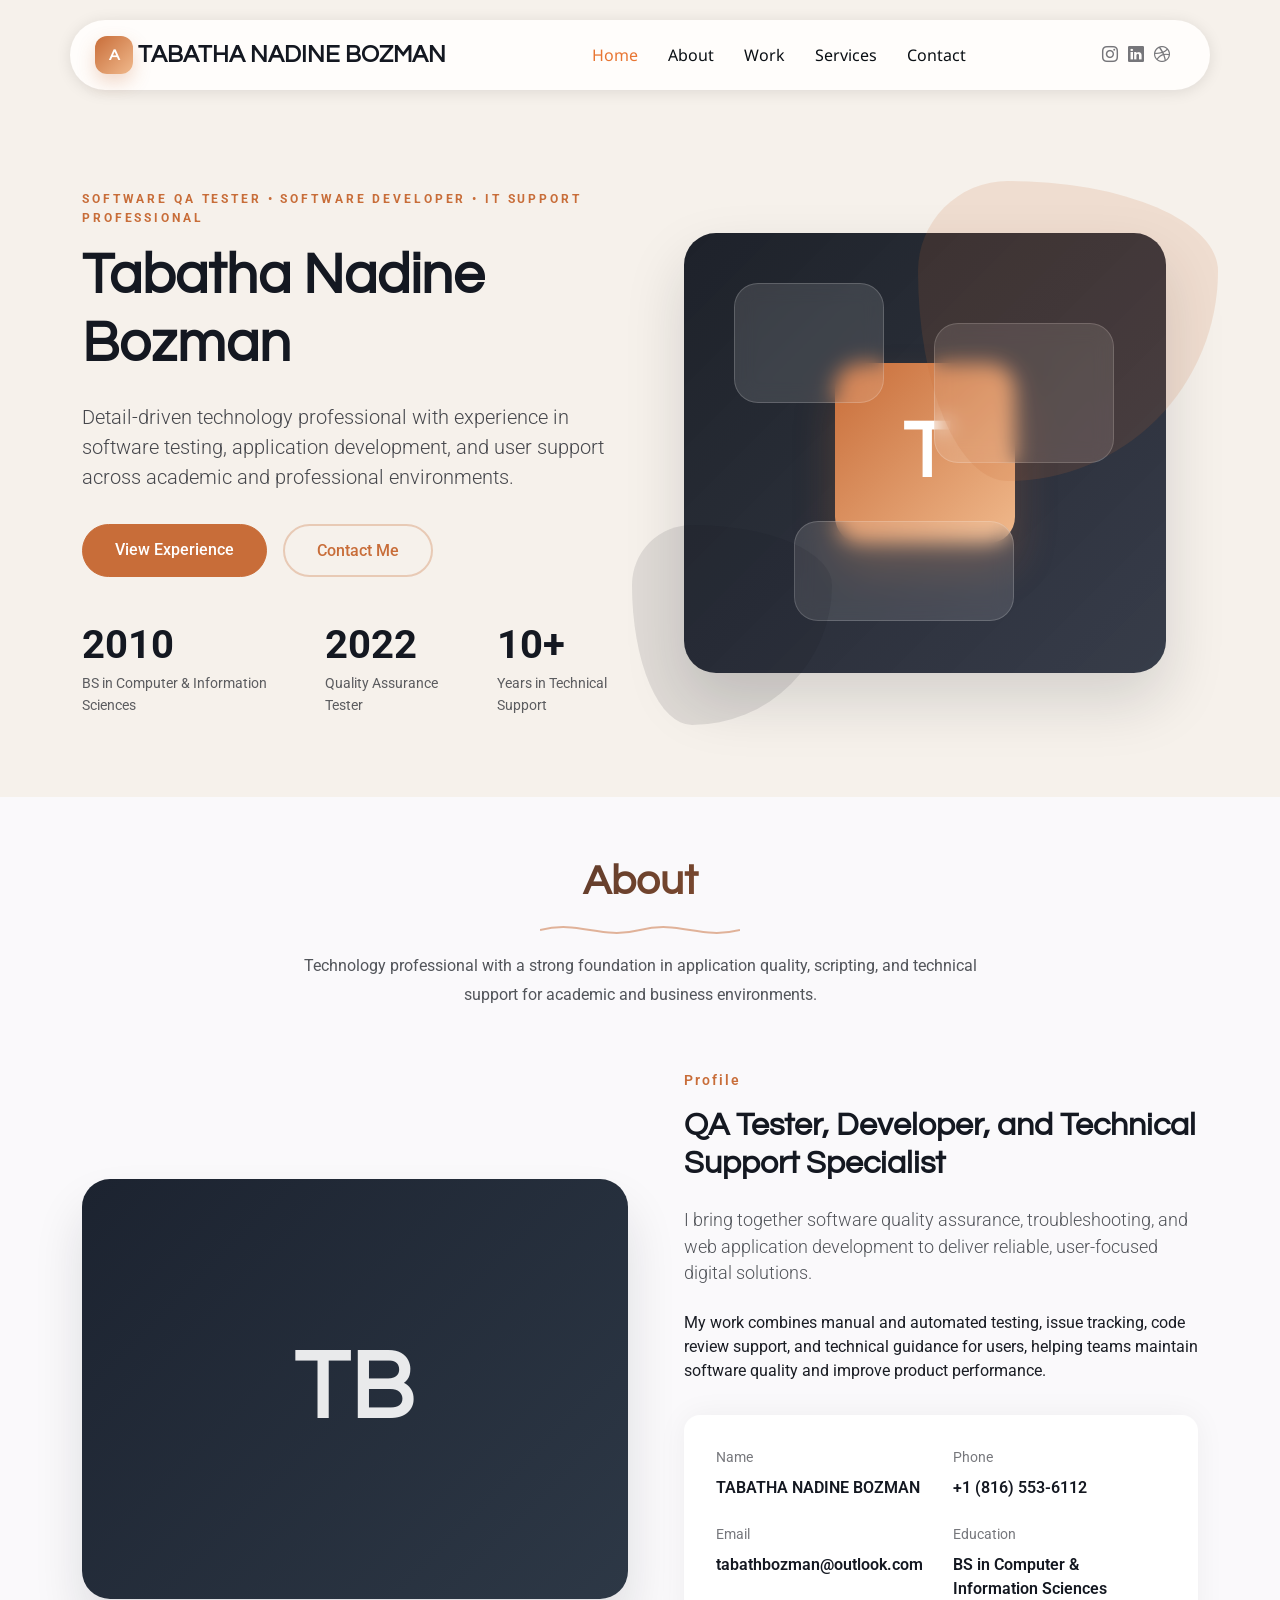
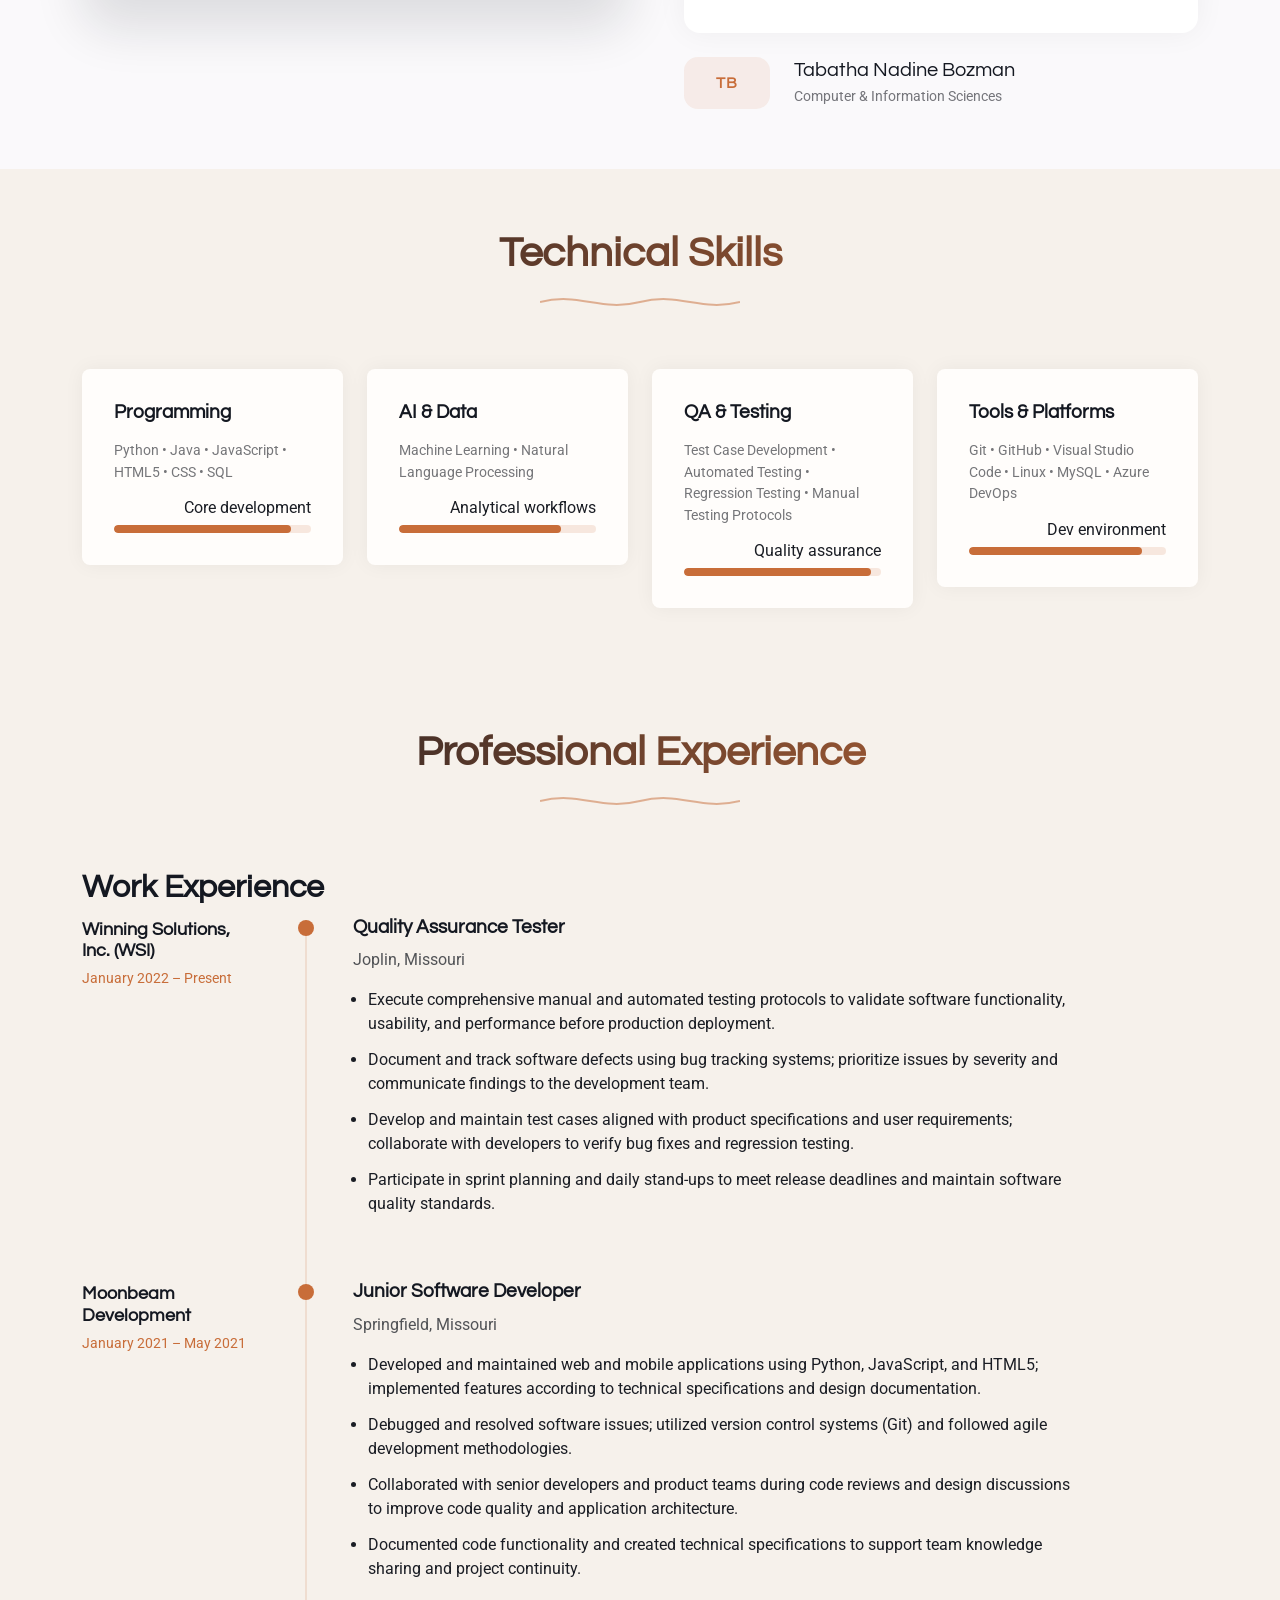
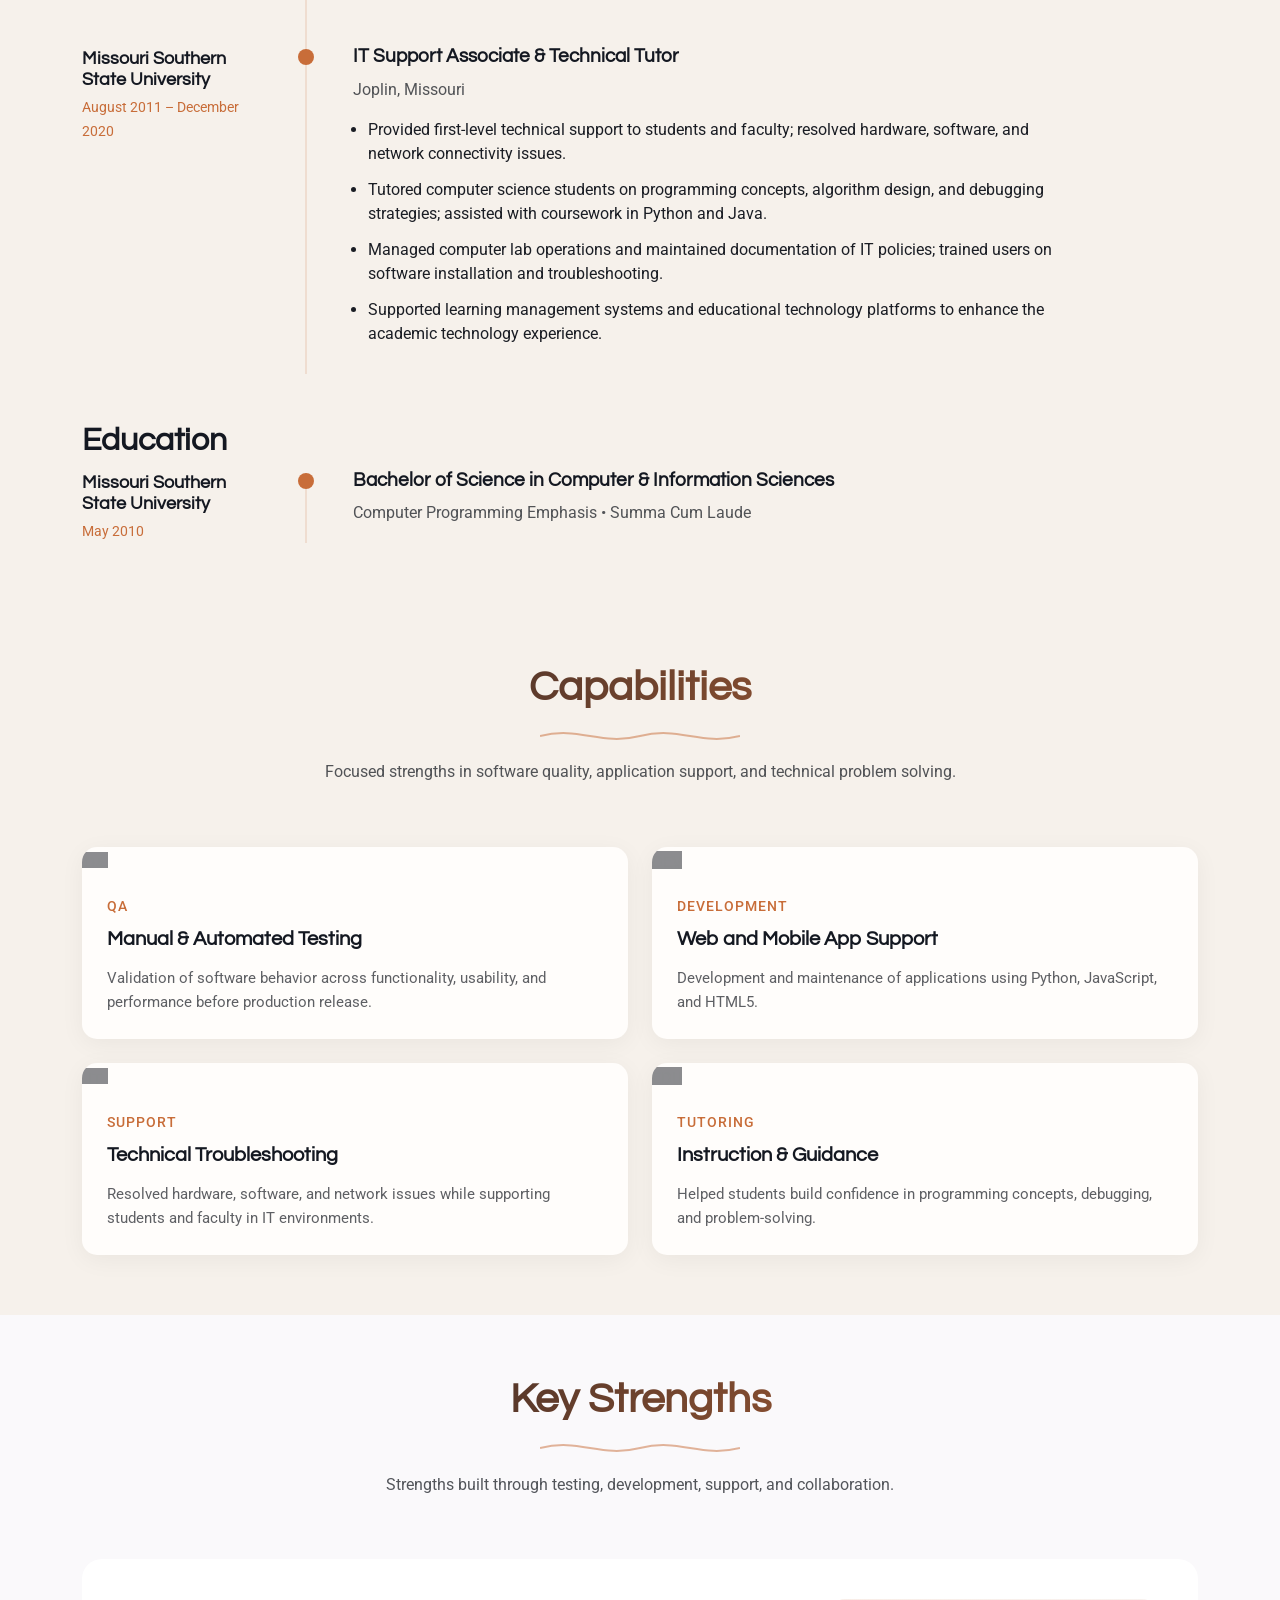
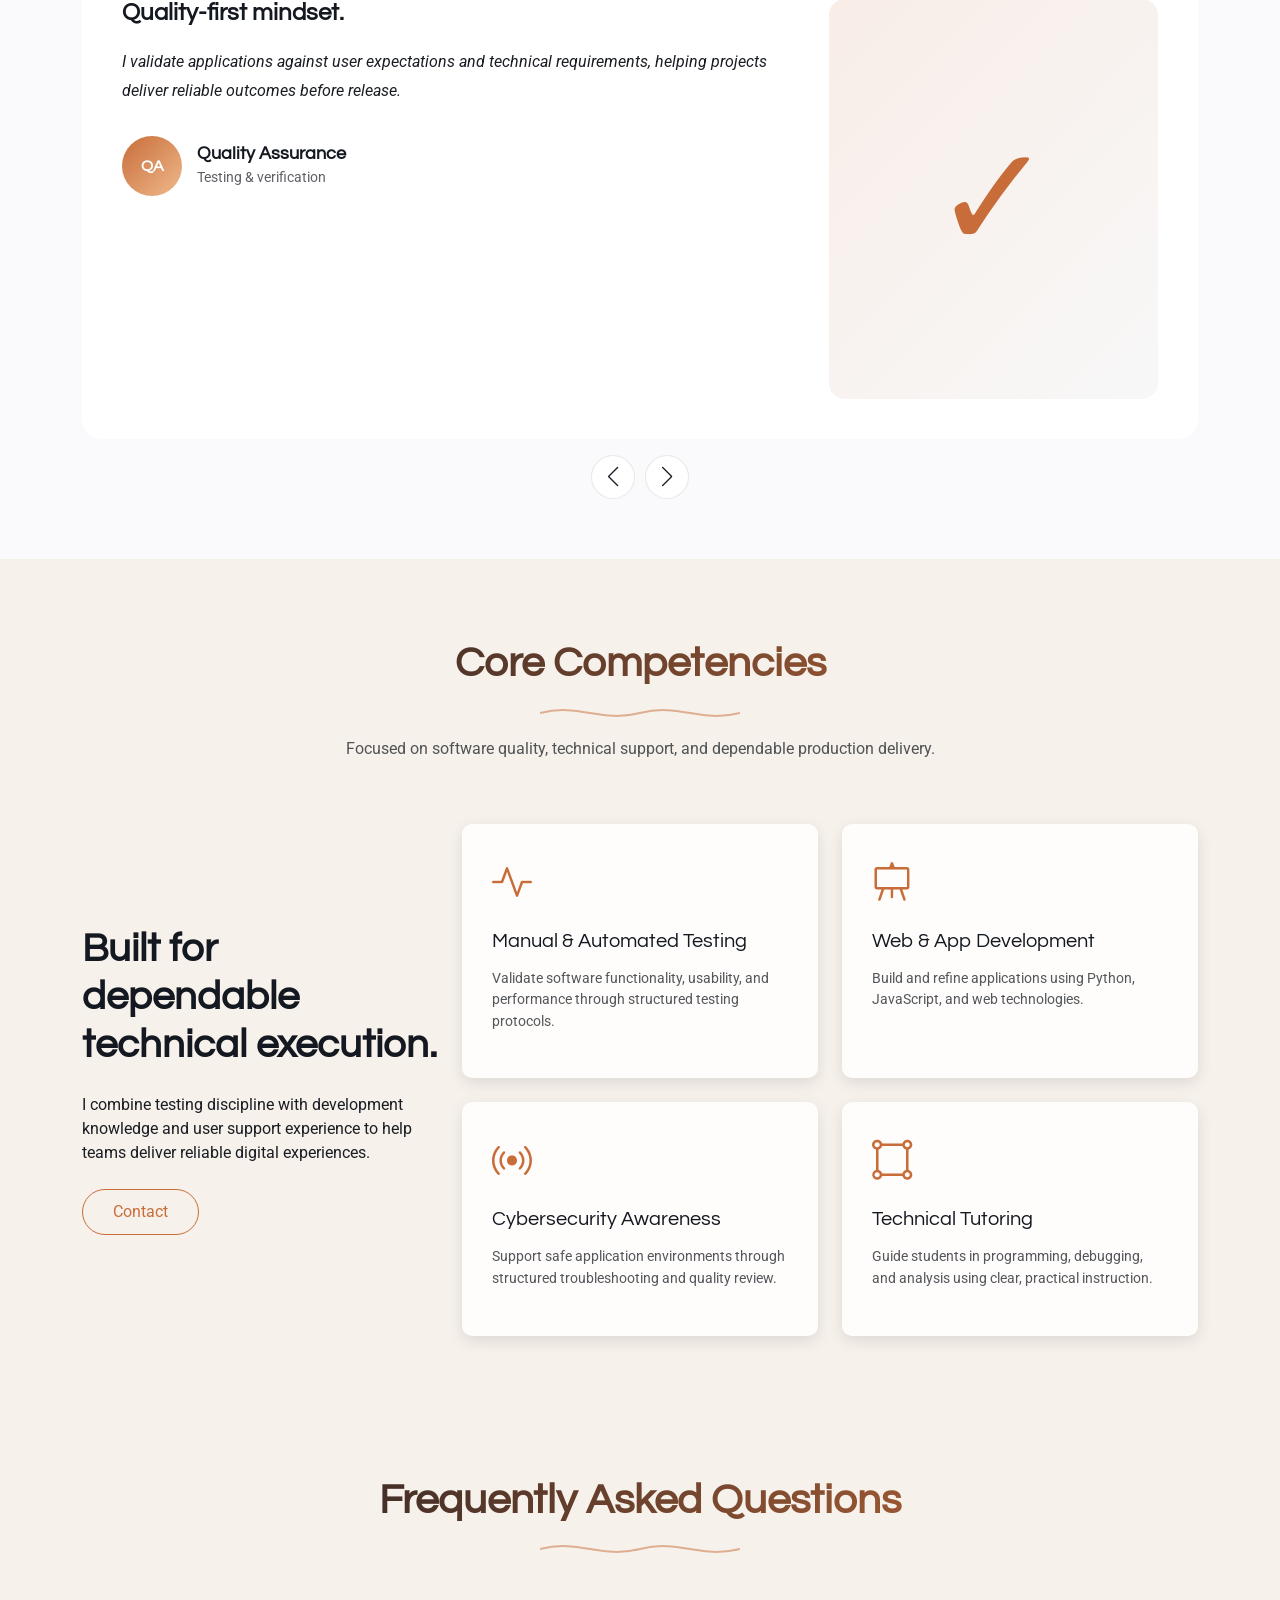
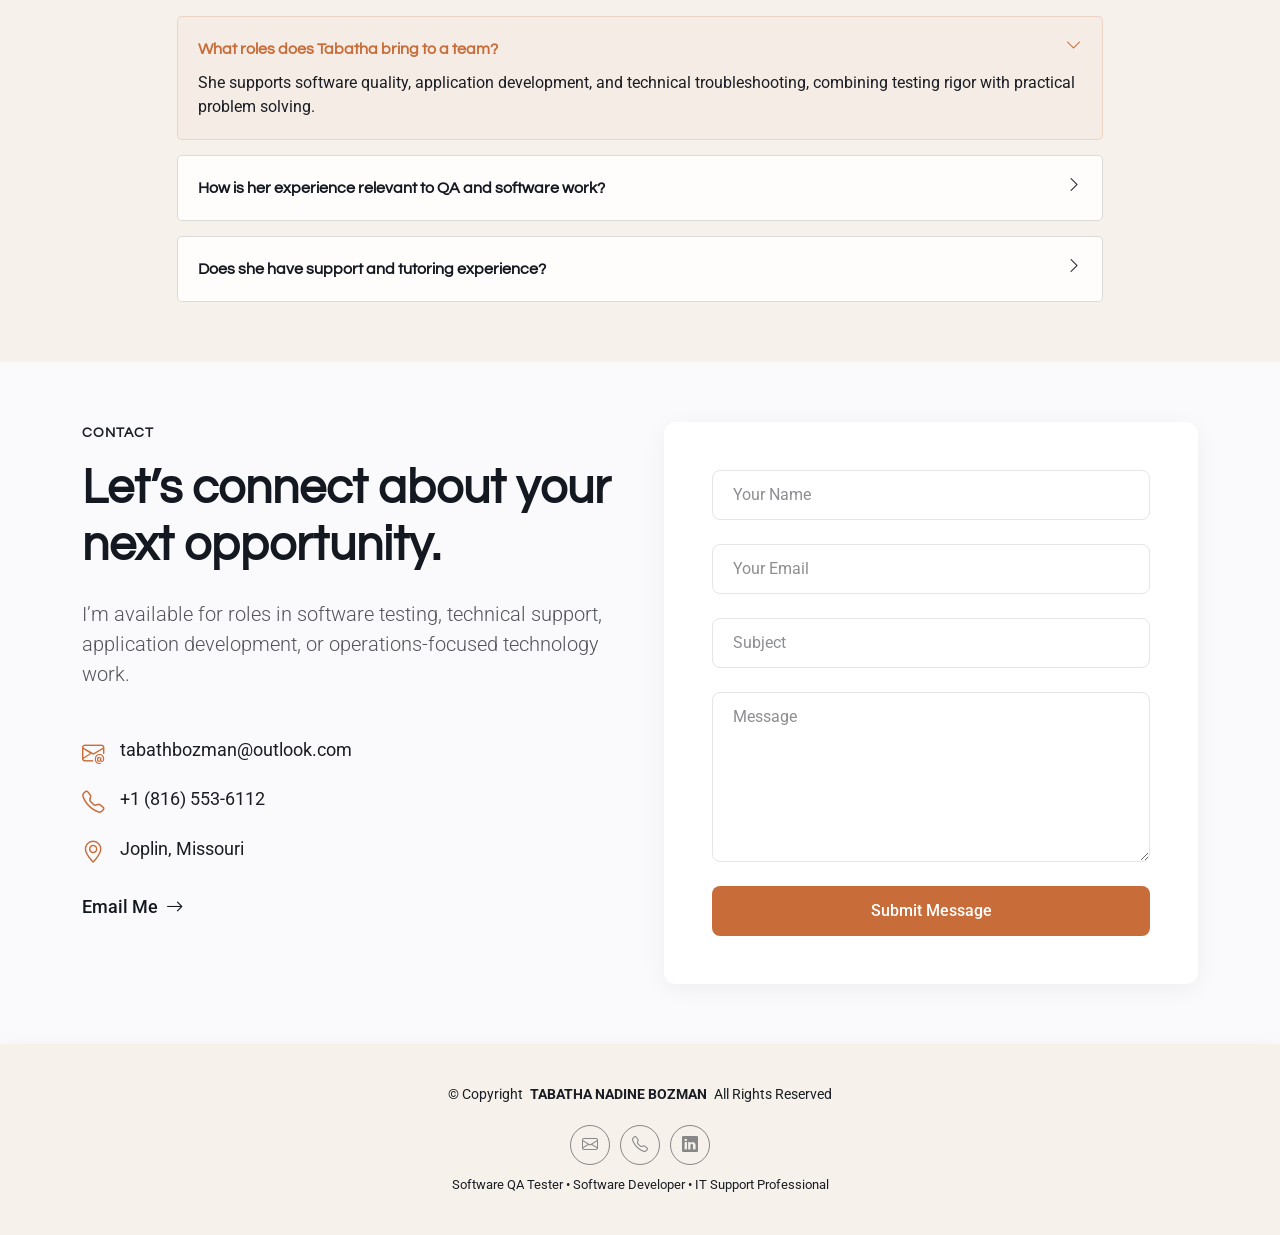
==== index.html @ bece8966 "Add project files" ====
<!DOCTYPE html>
<html lang="en">

<head>
  <meta charset="utf-8">
  <meta content="width=device-width, initial-scale=1.0" name="viewport">
  <title>TABATHA NADINE BOZMAN | Portfolio</title>
  <meta name="description" content="Creative portfolio and digital studio website.">
  <meta name="keywords" content="portfolio, design, branding, digital studio">

  <!-- Favicons -->
  <link href="assets/img/favicon.png" rel="icon">
  <link href="assets/img/apple-touch-icon.png" rel="apple-touch-icon">

  <!-- Fonts -->
  <link href="https://fonts.googleapis.com" rel="preconnect">
  <link href="https://fonts.gstatic.com" rel="preconnect" crossorigin>
  <link href="https://fonts.googleapis.com/css2?family=Roboto:ital,wght@0,100;0,300;0,400;0,500;0,700;0,900;1,100;1,300;1,400;1,500;1,700;1,900&family=Noto+Sans:ital,wght@0,100;0,200;0,300;0,400;0,500;0,600;0,700;0,800;0,900;1,100;1,200;1,300;1,400;1,500;1,600;1,700;1,800;1,900&family=Questrial:wght@400&display=swap" rel="stylesheet">

  <!-- Vendor CSS Files -->
  <link href="assets/vendor/bootstrap/css/bootstrap.min.css" rel="stylesheet">
  <link href="assets/vendor/bootstrap-icons/bootstrap-icons.css" rel="stylesheet">
  <link href="assets/vendor/aos/aos.css" rel="stylesheet">
  <link href="assets/vendor/glightbox/css/glightbox.min.css" rel="stylesheet">
  <link href="assets/vendor/swiper/swiper-bundle.min.css" rel="stylesheet">

  <!-- Main CSS File -->
  <link href="assets/css/main.css" rel="stylesheet">

  <!-- =======================================================
  * Aster Studio Portfolio
  ======================================================== -->
</head>

<body class="index-page">

  <header id="header" class="header d-flex align-items-center sticky-top">
    <div class="header-container container-fluid container-xl position-relative d-flex align-items-center justify-content-between">

      <a href="index.html" class="logo d-flex align-items-center me-auto me-xl-0">
        <div class="brand-mark">A</div>
        <h1 class="sitename">TABATHA NADINE BOZMAN</h1>
      </a>

      <nav id="navmenu" class="navmenu">
        <ul>
          <li><a href="#hero" class="active">Home</a></li>
          <li><a href="#about">About</a></li>
          <li><a href="#portfolio">Work</a></li>
          <li><a href="#services">Services</a></li>
          <li><a href="#contact">Contact</a></li>
        </ul>
        <i class="mobile-nav-toggle d-xl-none bi bi-list"></i>
      </nav>

      <div class="header-social-links">
        <a href="#" aria-label="Instagram"><i class="bi bi-instagram"></i></a>
        <a href="#" aria-label="LinkedIn"><i class="bi bi-linkedin"></i></a>
        <a href="#" aria-label="Dribbble"><i class="bi bi-dribbble"></i></a>
      </div>

    </div>
  </header>

  <main class="main">

    <!-- Hero Section -->
    <section id="hero" class="hero section">

      <div class="container" data-aos="fade-up" data-aos-delay="100">

        <div class="row align-items-center content">
          <div class="col-lg-6" data-aos="fade-up" data-aos-delay="200">
            <span class="eyebrow">Software QA Tester • Software Developer • IT Support Professional</span>
            <h2>Tabatha Nadine Bozman</h2>
            <p class="lead">Detail-driven technology professional with experience in software testing, application development, and user support across academic and professional environments.</p>
            <div class="cta-buttons" data-aos="fade-up" data-aos-delay="300">
              <a href="#resume" class="btn btn-primary">View Experience</a>
              <a href="#contact" class="btn btn-outline">Contact Me</a>
            </div>
            <div class="hero-stats" data-aos="fade-up" data-aos-delay="400">
              <div class="stat-item">
                <span class="stat-number">2010</span>
                <span class="stat-label">BS in Computer &amp; Information Sciences</span>
              </div>
              <div class="stat-item">
                <span class="stat-number">2022</span>
                <span class="stat-label">Quality Assurance Tester</span>
              </div>
              <div class="stat-item">
                <span class="stat-number">10+</span>
                <span class="stat-label">Years in Technical Support</span>
              </div>
            </div>
          </div>
          <div class="col-lg-6">
            <div class="hero-image" data-aos="zoom-out" data-aos-delay="300">
              <div class="hero-visual">
                <div class="brand-mark-large">T</div>
                <div class="visual-card card-one"></div>
                <div class="visual-card card-two"></div>
                <div class="visual-card card-three"></div>
              </div>
              <div class="shape-1"></div>
              <div class="shape-2"></div>
            </div>
          </div>
        </div>

      </div>

    </section><!-- /Hero Section -->

    <!-- About Section -->
    <section id="about" class="about section light-background">

      <div class="container section-title" data-aos="fade-up">
        <h2>About</h2>
        <div class="title-shape">
          <svg viewBox="0 0 200 20" xmlns="http://www.w3.org/2000/svg">
            <path d="M 0,10 C 40,0 60,20 100,10 C 140,0 160,20 200,10" fill="none" stroke="currentColor" stroke-width="2"></path>
          </svg>
        </div>
        <p>Technology professional with a strong foundation in application quality, scripting, and technical support for academic and business environments.</p>
      </div>

      <div class="container" data-aos="fade-up" data-aos-delay="100">

        <div class="row align-items-center">
          <div class="col-lg-6 position-relative" data-aos="fade-right" data-aos-delay="200">
            <div class="about-image">
              <div class="about-visual">
                <span>TB</span>
              </div>
            </div>
          </div>

          <div class="col-lg-6" data-aos="fade-left" data-aos-delay="300">
            <div class="about-content">
              <span class="subtitle">Profile</span>

              <h2>QA Tester, Developer, and Technical Support Specialist</h2>

              <p class="lead mb-4">I bring together software quality assurance, troubleshooting, and web application development to deliver reliable, user-focused digital solutions.</p>

              <p class="mb-4">My work combines manual and automated testing, issue tracking, code review support, and technical guidance for users, helping teams maintain software quality and improve product performance.</p>

              <div class="personal-info">
                <div class="row g-4">
                  <div class="col-6">
                    <div class="info-item">
                      <span class="label">Name</span>
                      <span class="value">TABATHA NADINE BOZMAN</span>
                    </div>
                  </div>

                  <div class="col-6">
                    <div class="info-item">
                      <span class="label">Phone</span>
                      <span class="value">+1 (816) 553-6112</span>
                    </div>
                  </div>

                  <div class="col-6">
                    <div class="info-item">
                      <span class="label">Email</span>
                      <span class="value">tabathbozman@outlook.com</span>
                    </div>
                  </div>

                  <div class="col-6">
                    <div class="info-item">
                      <span class="label">Education</span>
                      <span class="value">BS in Computer &amp; Information Sciences</span>
                    </div>
                  </div>
                </div>
              </div>

              <div class="signature mt-4">
                <div class="signature-image">
                  <span class="signature-mark">TB</span>
                </div>
                <div class="signature-info">
                  <h4>Tabatha Nadine Bozman</h4>
                  <p>Computer &amp; Information Sciences</p>
                </div>
              </div>
            </div>
          </div>
        </div>

      </div>

    </section><!-- /About Section -->

    <!-- Skills Section -->
    <section id="skills" class="skills section">

      <div class="container section-title" data-aos="fade-up">
        <h2>Technical Skills</h2>
        <div class="title-shape">
          <svg viewBox="0 0 200 20" xmlns="http://www.w3.org/2000/svg">
            <path d="M 0,10 C 40,0 60,20 100,10 C 140,0 160,20 200,10" fill="none" stroke="currentColor" stroke-width="2"></path>
          </svg>
        </div>
      </div>

      <div class="container" data-aos="fade-up" data-aos-delay="100">

        <div class="row g-4 skills-animation">

          <div class="col-md-6 col-lg-3" data-aos="fade-up" data-aos-delay="100">
            <div class="skill-box">
              <h3>Programming</h3>
              <p>Python • Java • JavaScript • HTML5 • CSS • SQL</p>
              <span class="text-end d-block">Core development</span>
              <div class="progress">
                <div class="progress-bar" role="progressbar" aria-valuenow="90" aria-valuemin="0" aria-valuemax="100"></div>
              </div>
            </div>
          </div>

          <div class="col-md-6 col-lg-3" data-aos="fade-up" data-aos-delay="200">
            <div class="skill-box">
              <h3>AI &amp; Data</h3>
              <p>Machine Learning • Natural Language Processing</p>
              <span class="text-end d-block">Analytical workflows</span>
              <div class="progress">
                <div class="progress-bar" role="progressbar" aria-valuenow="82" aria-valuemin="0" aria-valuemax="100"></div>
              </div>
            </div>
          </div>

          <div class="col-md-6 col-lg-3" data-aos="fade-up" data-aos-delay="300">
            <div class="skill-box">
              <h3>QA &amp; Testing</h3>
              <p>Test Case Development • Automated Testing • Regression Testing • Manual Testing Protocols</p>
              <span class="text-end d-block">Quality assurance</span>
              <div class="progress">
                <div class="progress-bar" role="progressbar" aria-valuenow="95" aria-valuemin="0" aria-valuemax="100"></div>
              </div>
            </div>
          </div>

          <div class="col-md-6 col-lg-3" data-aos="fade-up" data-aos-delay="400">
            <div class="skill-box">
              <h3>Tools &amp; Platforms</h3>
              <p>Git • GitHub • Visual Studio Code • Linux • MySQL • Azure DevOps</p>
              <span class="text-end d-block">Dev environment</span>
              <div class="progress">
                <div class="progress-bar" role="progressbar" aria-valuenow="88" aria-valuemin="0" aria-valuemax="100"></div>
              </div>
            </div>
          </div>

        </div>

      </div>

    </section><!-- /Skills Section -->

    <!-- Resume Section -->
    <section id="resume" class="resume section">

      <div class="container section-title" data-aos="fade-up">
        <h2>Professional Experience</h2>
        <div class="title-shape">
          <svg viewBox="0 0 200 20" xmlns="http://www.w3.org/2000/svg">
            <path d="M 0,10 C 40,0 60,20 100,10 C 140,0 160,20 200,10" fill="none" stroke="currentColor" stroke-width="2"></path>
          </svg>
        </div>
      </div>

      <div class="container" data-aos="fade-up" data-aos-delay="100">

        <div class="row">
          <div class="col-12">
            <div class="resume-wrapper">
              <div class="resume-block" data-aos="fade-up">
                <h2>Work Experience</h2>
                <div class="timeline">
                  <div class="timeline-item" data-aos="fade-up" data-aos-delay="200">
                    <div class="timeline-left">
                      <h4 class="company">Winning Solutions, Inc. (WSI)</h4>
                      <span class="period">January 2022 – Present</span>
                    </div>
                    <div class="timeline-dot"></div>
                    <div class="timeline-right">
                      <h3 class="position">Quality Assurance Tester</h3>
                      <p class="description">Joplin, Missouri</p>
                      <ul>
                        <li>Execute comprehensive manual and automated testing protocols to validate software functionality, usability, and performance before production deployment.</li>
                        <li>Document and track software defects using bug tracking systems; prioritize issues by severity and communicate findings to the development team.</li>
                        <li>Develop and maintain test cases aligned with product specifications and user requirements; collaborate with developers to verify bug fixes and regression testing.</li>
                        <li>Participate in sprint planning and daily stand-ups to meet release deadlines and maintain software quality standards.</li>
                      </ul>
                    </div>
                  </div>

                  <div class="timeline-item" data-aos="fade-up" data-aos-delay="300">
                    <div class="timeline-left">
                      <h4 class="company">Moonbeam Development</h4>
                      <span class="period">January 2021 – May 2021</span>
                    </div>
                    <div class="timeline-dot"></div>
                    <div class="timeline-right">
                      <h3 class="position">Junior Software Developer</h3>
                      <p class="description">Springfield, Missouri</p>
                      <ul>
                        <li>Developed and maintained web and mobile applications using Python, JavaScript, and HTML5; implemented features according to technical specifications and design documentation.</li>
                        <li>Debugged and resolved software issues; utilized version control systems (Git) and followed agile development methodologies.</li>
                        <li>Collaborated with senior developers and product teams during code reviews and design discussions to improve code quality and application architecture.</li>
                        <li>Documented code functionality and created technical specifications to support team knowledge sharing and project continuity.</li>
                      </ul>
                    </div>
                  </div>

                  <div class="timeline-item" data-aos="fade-up" data-aos-delay="400">
                    <div class="timeline-left">
                      <h4 class="company">Missouri Southern State University</h4>
                      <span class="period">August 2011 – December 2020</span>
                    </div>
                    <div class="timeline-dot"></div>
                    <div class="timeline-right">
                      <h3 class="position">IT Support Associate &amp; Technical Tutor</h3>
                      <p class="description">Joplin, Missouri</p>
                      <ul>
                        <li>Provided first-level technical support to students and faculty; resolved hardware, software, and network connectivity issues.</li>
                        <li>Tutored computer science students on programming concepts, algorithm design, and debugging strategies; assisted with coursework in Python and Java.</li>
                        <li>Managed computer lab operations and maintained documentation of IT policies; trained users on software installation and troubleshooting.</li>
                        <li>Supported learning management systems and educational technology platforms to enhance the academic technology experience.</li>
                      </ul>
                    </div>
                  </div>
                </div>
              </div>

              <div class="resume-block" data-aos="fade-up" data-aos-delay="100">
                <h2>Education</h2>
                <div class="timeline">
                  <div class="timeline-item" data-aos="fade-up" data-aos-delay="200">
                    <div class="timeline-left">
                      <h4 class="company">Missouri Southern State University</h4>
                      <span class="period">May 2010</span>
                    </div>
                    <div class="timeline-dot"></div>
                    <div class="timeline-right">
                      <h3 class="position">Bachelor of Science in Computer &amp; Information Sciences</h3>
                      <p class="description">Computer Programming Emphasis • Summa Cum Laude</p>
                    </div>
                  </div>
                </div>
              </div>
            </div>
          </div>
        </div>

      </div>

    </section><!-- /Resume Section -->

    <!-- Portfolio Section -->
    <section id="portfolio" class="portfolio section">

      <div class="container section-title" data-aos="fade-up">
        <h2>Capabilities</h2>
        <div class="title-shape">
          <svg viewBox="0 0 200 20" xmlns="http://www.w3.org/2000/svg">
            <path d="M 0,10 C 40,0 60,20 100,10 C 140,0 160,20 200,10" fill="none" stroke="currentColor" stroke-width="2"></path>
          </svg>
        </div>
        <p>Focused strengths in software quality, application support, and technical problem solving.</p>
      </div>

      <div class="container" data-aos="fade-up" data-aos-delay="100">

        <div class="row g-4 isotope-container" data-aos="fade-up" data-aos-delay="300">

          <div class="col-lg-6 col-md-6 portfolio-item">
            <div class="portfolio-card">
              <div class="portfolio-image placeholder">
                <div class="placeholder-icon d-flex align-items-center justify-content-center">QA</div>
              </div>
              <div class="portfolio-content">
                <span class="category">QA</span>
                <h3>Manual &amp; Automated Testing</h3>
                <p>Validation of software behavior across functionality, usability, and performance before production release.</p>
              </div>
            </div>
          </div>

          <div class="col-lg-6 col-md-6 portfolio-item">
            <div class="portfolio-card">
              <div class="portfolio-image placeholder">
                <div class="placeholder-icon d-flex align-items-center justify-content-center">DEV</div>
              </div>
              <div class="portfolio-content">
                <span class="category">Development</span>
                <h3>Web and Mobile App Support</h3>
                <p>Development and maintenance of applications using Python, JavaScript, and HTML5.</p>
              </div>
            </div>
          </div>

          <div class="col-lg-6 col-md-6 portfolio-item">
            <div class="portfolio-card">
              <div class="portfolio-image placeholder">
                <div class="placeholder-icon d-flex align-items-center justify-content-center">IT</div>
              </div>
              <div class="portfolio-content">
                <span class="category">Support</span>
                <h3>Technical Troubleshooting</h3>
                <p>Resolved hardware, software, and network issues while supporting students and faculty in IT environments.</p>
              </div>
            </div>
          </div>

          <div class="col-lg-6 col-md-6 portfolio-item">
            <div class="portfolio-card">
              <div class="portfolio-image placeholder">
                <div class="placeholder-icon d-flex align-items-center justify-content-center">EDU</div>
              </div>
              <div class="portfolio-content">
                <span class="category">Tutoring</span>
                <h3>Instruction &amp; Guidance</h3>
                <p>Helped students build confidence in programming concepts, debugging, and problem-solving.</p>
              </div>
            </div>
          </div>

        </div>

      </div>

    </section><!-- /Portfolio Section -->

    <!-- Testimonials Section -->
    <section id="testimonials" class="testimonials section light-background">

      <div class="container section-title" data-aos="fade-up">
        <h2>Key Strengths</h2>
        <div class="title-shape">
          <svg viewBox="0 0 200 20" xmlns="http://www.w3.org/2000/svg">
            <path d="M 0,10 C 40,0 60,20 100,10 C 140,0 160,20 200,10" fill="none" stroke="currentColor" stroke-width="2"></path>
          </svg>
        </div>
        <p>Strengths built through testing, development, support, and collaboration.</p>
      </div>

      <div class="container" data-aos="fade-up" data-aos-delay="100">

        <div class="testimonials-slider swiper init-swiper">
          <script type="application/json" class="swiper-config">
            {
              "slidesPerView": 1,
              "loop": true,
              "speed": 600,
              "autoplay": {
                "delay": 5000
              },
              "navigation": {
                "nextEl": ".swiper-button-next",
                "prevEl": ".swiper-button-prev"
              }
            }
          </script>

          <div class="swiper-wrapper">

            <div class="swiper-slide">
              <div class="testimonial-item">
                <div class="row">
                  <div class="col-lg-8">
                    <h2>Quality-first mindset.</h2>
                    <p>
                      I validate applications against user expectations and technical requirements, helping projects deliver reliable outcomes before release.
                    </p>
                    <div class="profile d-flex align-items-center">
                      <div class="profile-badge">QA</div>
                      <div class="profile-info">
                        <h3>Quality Assurance</h3>
                        <span>Testing &amp; verification</span>
                      </div>
                    </div>
                  </div>
                  <div class="col-lg-4 d-none d-lg-block">
                    <div class="featured-quote">
                      <span>✓</span>
                    </div>
                  </div>
                </div>
              </div>
            </div>

            <div class="swiper-slide">
              <div class="testimonial-item">
                <div class="row">
                  <div class="col-lg-8">
                    <h2>Problem-solving and support.</h2>
                    <p>
                      From debugging application issues to helping users understand technology, I focus on practical resolutions and clear communication.
                    </p>
                    <div class="profile d-flex align-items-center">
                      <div class="profile-badge">IT</div>
                      <div class="profile-info">
                        <h3>Technical Support</h3>
                        <span>IT &amp; troubleshooting</span>
                      </div>
                    </div>
                  </div>
                  <div class="col-lg-4 d-none d-lg-block">
                    <div class="featured-quote">
                      <span>✓</span>
                    </div>
                  </div>
                </div>
              </div>
            </div>

            <div class="swiper-slide">
              <div class="testimonial-item">
                <div class="row">
                  <div class="col-lg-8">
                    <h2>Collaborative and disciplined.</h2>
                    <p>
                      I work effectively in agile environments, support cross-functional teams, and keep documentation organized to maintain continuity and quality.
                    </p>
                    <div class="profile d-flex align-items-center">
                      <div class="profile-badge">AG</div>
                      <div class="profile-info">
                        <h3>Collaboration</h3>
                        <span>Agile &amp; teamwork</span>
                      </div>
                    </div>
                  </div>
                  <div class="col-lg-4 d-none d-lg-block">
                    <div class="featured-quote">
                      <span>✓</span>
                    </div>
                  </div>
                </div>
              </div>
            </div>

          </div>

          <div class="swiper-navigation w-100 d-flex align-items-center justify-content-center">
            <div class="swiper-button-prev"></div>
            <div class="swiper-button-next"></div>
          </div>

        </div>

      </div>

    </section><!-- /Testimonials Section -->

    <!-- Services Section -->
    <section id="services" class="services section">

      <div class="container section-title" data-aos="fade-up">
        <h2>Core Competencies</h2>
        <div class="title-shape">
          <svg viewBox="0 0 200 20" xmlns="http://www.w3.org/2000/svg">
            <path d="M 0,10 C 40,0 60,20 100,10 C 140,0 160,20 200,10" fill="none" stroke="currentColor" stroke-width="2"></path>
          </svg>
        </div>
        <p>Focused on software quality, technical support, and dependable production delivery.</p>
      </div>

      <div class="container" data-aos="fade-up" data-aos-delay="100">

        <div class="row align-items-center">
          <div class="col-lg-4 mb-5 mb-lg-0">
            <h2 class="fw-bold mb-4 servies-title">Built for dependable technical execution.</h2>
            <p class="mb-4">I combine testing discipline with development knowledge and user support experience to help teams deliver reliable digital experiences.</p>
            <a href="#contact" class="btn btn-outline-primary">Contact</a>
          </div>
          <div class="col-lg-8">
            <div class="row g-4">

              <div class="col-md-6" data-aos="fade-up" data-aos-delay="200">
                <div class="service-item">
                  <i class="bi bi-activity icon"></i>
                  <h3>Manual &amp; Automated Testing</h3>
                  <p>Validate software functionality, usability, and performance through structured testing protocols.</p>
                </div>
              </div>

              <div class="col-md-6" data-aos="fade-up" data-aos-delay="300">
                <div class="service-item">
                  <i class="bi bi-easel icon"></i>
                  <h3>Web &amp; App Development</h3>
                  <p>Build and refine applications using Python, JavaScript, and web technologies.</p>
                </div>
              </div>

              <div class="col-md-6" data-aos="fade-up" data-aos-delay="400">
                <div class="service-item">
                  <i class="bi bi-broadcast icon"></i>
                  <h3>Cybersecurity Awareness</h3>
                  <p>Support safe application environments through structured troubleshooting and quality review.</p>
                </div>
              </div>

              <div class="col-md-6" data-aos="fade-up" data-aos-delay="500">
                <div class="service-item">
                  <i class="bi bi-bounding-box-circles icon"></i>
                  <h3>Technical Tutoring</h3>
                  <p>Guide students in programming, debugging, and analysis using clear, practical instruction.</p>
                </div>
              </div>

            </div>
          </div>
        </div>

      </div>

    </section><!-- /Services Section -->

    <!-- Faq Section -->
    <section id="faq" class="faq section">

      <div class="container section-title" data-aos="fade-up">
        <h2>Frequently Asked Questions</h2>
        <div class="title-shape">
          <svg viewBox="0 0 200 20" xmlns="http://www.w3.org/2000/svg">
            <path d="M 0,10 C 40,0 60,20 100,10 C 140,0 160,20 200,10" fill="none" stroke="currentColor" stroke-width="2"></path>
          </svg>
        </div>
      </div>

      <div class="container">

        <div class="row justify-content-center">

          <div class="col-lg-10" data-aos="fade-up" data-aos-delay="100">

            <div class="faq-container">

              <div class="faq-item faq-active">
                <h3>What roles does Tabatha bring to a team?</h3>
                <div class="faq-content">
                  <p>She supports software quality, application development, and technical troubleshooting, combining testing rigor with practical problem solving.</p>
                </div>
                <i class="faq-toggle bi bi-chevron-right"></i>
              </div>

              <div class="faq-item">
                <h3>How is her experience relevant to QA and software work?</h3>
                <div class="faq-content">
                  <p>She has hands-on experience in manual and automated testing, bug tracking, regression testing, and collaboration with development teams in agile environments.</p>
                </div>
                <i class="faq-toggle bi bi-chevron-right"></i>
              </div>

              <div class="faq-item">
                <h3>Does she have support and tutoring experience?</h3>
                <div class="faq-content">
                  <p>Yes. She has supported students and faculty in IT environments and provided tutoring in programming concepts, debugging, and algorithm design.</p>
                </div>
                <i class="faq-toggle bi bi-chevron-right"></i>
              </div>

            </div>

          </div>

        </div>

      </div>

    </section><!-- /Faq Section -->

    <!-- Contact Section -->
    <section id="contact" class="contact section light-background">

      <div class="container" data-aos="fade-up" data-aos-delay="100">

        <div class="row g-5">
          <div class="col-lg-6">
            <div class="content" data-aos="fade-up" data-aos-delay="200">
              <div class="section-category mb-3">Contact</div>
              <h2 class="display-5 mb-4">Let’s connect about your next opportunity.</h2>
              <p class="lead mb-4">I’m available for roles in software testing, technical support, application development, or operations-focused technology work.</p>

              <div class="contact-info mt-5">
                <div class="info-item d-flex mb-3">
                  <i class="bi bi-envelope-at me-3"></i>
                  <span>tabathbozman@outlook.com</span>
                </div>

                <div class="info-item d-flex mb-3">
                  <i class="bi bi-telephone me-3"></i>
                  <span>+1 (816) 553-6112</span>
                </div>

                <div class="info-item d-flex mb-4">
                  <i class="bi bi-geo-alt me-3"></i>
                  <span>Joplin, Missouri</span>
                </div>

                <a href="mailto:tabathbozman@outlook.com" class="map-link d-inline-flex align-items-center">
                  Email Me
                  <i class="bi bi-arrow-right ms-2"></i>
                </a>
              </div>
            </div>
          </div>

          <div class="col-lg-6">
            <div class="contact-form card" data-aos="fade-up" data-aos-delay="300">
              <div class="card-body p-4 p-lg-5">

                <form action="forms/contact.php" method="post" class="php-email-form">
                  <div class="row gy-4">

                    <div class="col-12">
                      <input type="text" name="name" class="form-control" placeholder="Your Name" required="">
                    </div>

                    <div class="col-12 ">
                      <input type="email" class="form-control" name="email" placeholder="Your Email" required="">
                    </div>

                    <div class="col-12">
                      <input type="text" class="form-control" name="subject" placeholder="Subject" required="">
                    </div>

                    <div class="col-12">
                      <textarea class="form-control" name="message" rows="6" placeholder="Message" required=""></textarea>
                    </div>

                    <div class="col-12 text-center">
                      <div class="loading">Loading</div>
                      <div class="error-message"></div>
                      <div class="sent-message">Your message has been sent. Thank you!</div>

                      <button type="submit" class="btn btn-submit w-100">Submit Message</button>
                    </div>

                  </div>
                </form>

              </div>
            </div>
          </div>

        </div>

      </div>

    </section><!-- /Contact Section -->

  </main>

  <footer id="footer" class="footer">

    <div class="container">
      <div class="copyright text-center ">
        <p>© <span>Copyright</span> <strong class="px-1 sitename">TABATHA NADINE BOZMAN</strong> <span>All Rights Reserved</span></p>
      </div>
      <div class="social-links d-flex justify-content-center">
        <a href="mailto:tabathbozman@outlook.com"><i class="bi bi-envelope"></i></a>
        <a href="tel:+18165536112"><i class="bi bi-telephone"></i></a>
        <a href="https://www.linkedin.com" target="_blank" rel="noreferrer"><i class="bi bi-linkedin"></i></a>
      </div>
      <div class="credits">
        Software QA Tester • Software Developer • IT Support Professional
      </div>
    </div>

  </footer>

  <!-- Scroll Top -->
  <a href="#" id="scroll-top" class="scroll-top d-flex align-items-center justify-content-center"><i class="bi bi-arrow-up-short"></i></a>

  <!-- Vendor JS Files -->
  <script src="assets/vendor/bootstrap/js/bootstrap.bundle.min.js"></script>
  <script src="assets/vendor/php-email-form/validate.js"></script>
  <script src="assets/vendor/aos/aos.js"></script>
  <script src="assets/vendor/waypoints/noframework.waypoints.js"></script>
  <script src="assets/vendor/glightbox/js/glightbox.min.js"></script>
  <script src="assets/vendor/imagesloaded/imagesloaded.pkgd.min.js"></script>
  <script src="assets/vendor/isotope-layout/isotope.pkgd.min.js"></script>
  <script src="assets/vendor/swiper/swiper-bundle.min.js"></script>

  <!-- Main JS File -->
  <script src="assets/js/main.js"></script>

</body>

</html>
---- assets/css/main.css ----
/**
  * TABATHA NADINE BOZMAN Portfolio
*/

/*--------------------------------------------------------------
# Font & Color Variables
--------------------------------------------------------------*/
/* Fonts */
:root {
  --default-font: "Roboto",  system-ui, -apple-system, "Segoe UI", Roboto, "Helvetica Neue", Arial, "Noto Sans", "Liberation Sans", sans-serif, "Apple Color Emoji", "Segoe UI Emoji", "Segoe UI Symbol", "Noto Color Emoji";
  --heading-font: "Questrial",  sans-serif;
  --nav-font: "Noto Sans",  sans-serif;
}

/* Global Colors - The following color variables are used throughout the website. Updating them here will change the color scheme of the entire website */
:root { 
  --background-color: #f6f1eb;
  --default-color: #1a1d24;
  --heading-color: #141821;
  --accent-color: #c86d39;
  --surface-color: #fffdfb;
  --contrast-color: #ffffff;
}

/* Nav Menu Colors - The following color variables are used specifically for the navigation menu. They are separate from the global colors to allow for more customization options */
:root {
  --nav-color: #0a0f14;  /* The default color of the main navmenu links */
  --nav-hover-color: #e87532; /* Applied to main navmenu links when they are hovered over or active */
  --nav-mobile-background-color: #ffffff; /* Used as the background color for mobile navigation menu */
  --nav-dropdown-background-color: #ffffff; /* Used as the background color for dropdown items that appear when hovering over primary navigation items */
  --nav-dropdown-color: #0a0f14; /* Used for navigation links of the dropdown items in the navigation menu. */
  --nav-dropdown-hover-color: #e87532; /* Similar to --nav-hover-color, this color is applied to dropdown navigation links when they are hovered over. */
}

/* Color Presets - These classes override global colors when applied to any section or element, providing reuse of the sam color scheme. */

.light-background {
  --background-color: #faf9fb;
  --surface-color: #ffffff;
}

.dark-background {
  --background-color: #060606;
  --default-color: #ffffff;
  --heading-color: #ffffff;
  --surface-color: #252525;
  --contrast-color: #ffffff;
}

/* Smooth scroll */
:root {
  scroll-behavior: smooth;
}

/*--------------------------------------------------------------
# General Styling & Shared Classes
--------------------------------------------------------------*/
body {
  color: var(--default-color);
  background-color: var(--background-color);
  font-family: var(--default-font);
}

a {
  color: var(--accent-color);
  text-decoration: none;
  transition: 0.3s;
}

a:hover {
  color: color-mix(in srgb, var(--accent-color), transparent 25%);
  text-decoration: none;
}

h1,
h2,
h3,
h4,
h5,
h6 {
  color: var(--heading-color);
  font-family: var(--heading-font);
}

/* PHP Email Form Messages
------------------------------*/
.php-email-form .error-message {
  display: none;
  background: #df1529;
  color: #ffffff;
  text-align: left;
  padding: 15px;
  margin-bottom: 24px;
  font-weight: 600;
}

.php-email-form .sent-message {
  display: none;
  color: #ffffff;
  background: #059652;
  text-align: center;
  padding: 15px;
  margin-bottom: 24px;
  font-weight: 600;
}

.php-email-form .loading {
  display: none;
  background: var(--surface-color);
  text-align: center;
  padding: 15px;
  margin-bottom: 24px;
}

.php-email-form .loading:before {
  content: "";
  display: inline-block;
  border-radius: 50%;
  width: 24px;
  height: 24px;
  margin: 0 10px -6px 0;
  border: 3px solid var(--accent-color);
  border-top-color: var(--surface-color);
  animation: php-email-form-loading 1s linear infinite;
}

@keyframes php-email-form-loading {
  0% {
    transform: rotate(0deg);
  }

  100% {
    transform: rotate(360deg);
  }
}

/*--------------------------------------------------------------
# Global Header
--------------------------------------------------------------*/
.header {
  color: var(--default-color);
  background-color: var(--background-color);
  padding: 20px 0;
  transition: all 0.5s;
  z-index: 997;
}

.header .header-container {
  background: var(--surface-color);
  border-radius: 50px;
  padding: 5px 25px;
  box-shadow: 0px 2px 15px rgba(0, 0, 0, 0.1);
}

.header .logo {
  line-height: 1;
}

.header .logo img {
  max-height: 36px;
  margin-right: 8px;
}

.header .logo h1 {
  font-size: 24px;
  margin: 0;
  padding-left: 5px;
  font-weight: 600;
  color: var(--heading-color);
}

.header .brand-mark {
  width: 38px;
  height: 38px;
  border-radius: 12px;
  background: linear-gradient(135deg, var(--accent-color), #f0b98c);
  color: var(--contrast-color);
  display: flex;
  align-items: center;
  justify-content: center;
  font-weight: 700;
  font-family: var(--heading-font);
  box-shadow: 0 8px 18px rgba(200, 109, 57, 0.25);
}

.header .header-social-links {
  padding-right: 15px;
}

.header .header-social-links a {
  color: color-mix(in srgb, var(--default-color), transparent 40%);
  padding-left: 6px;
  display: inline-block;
  transition: 0.3s;
  font-size: 16px;
}

.header .header-social-links a:hover {
  color: var(--accent-color);
}

.header .header-social-links a i {
  line-height: 0px;
}

@media (max-width: 1200px) {
  .header {
    padding-top: 10px;
  }

  .header .header-container {
    margin-left: 10px;
    margin-right: 10px;
    padding: 10px 5px 10px 15px;
  }

  .header .logo {
    order: 1;
  }

  .header .header-social-links {
    order: 2;
  }

  .header .navmenu {
    order: 3;
  }
}

/*--------------------------------------------------------------
# Navigation Menu
--------------------------------------------------------------*/
/* Navmenu - Desktop */
@media (min-width: 1200px) {
  .navmenu {
    padding: 0;
  }

  .navmenu ul {
    margin: 0;
    padding: 0;
    display: flex;
    list-style: none;
    align-items: center;
  }

  .navmenu li {
    position: relative;
  }

  .navmenu a,
  .navmenu a:focus {
    color: var(--nav-color);
    padding: 18px 15px;
    font-size: 16px;
    font-family: var(--nav-font);
    font-weight: 400;
    display: flex;
    align-items: center;
    justify-content: space-between;
    white-space: nowrap;
    transition: 0.3s;
  }

  .navmenu a i,
  .navmenu a:focus i {
    font-size: 12px;
    line-height: 0;
    margin-left: 5px;
    transition: 0.3s;
  }

  .navmenu li:last-child a {
    padding-right: 0;
  }

  .navmenu li:hover>a,
  .navmenu .active,
  .navmenu .active:focus {
    color: var(--nav-hover-color);
  }

  .navmenu .dropdown ul {
    margin: 0;
    padding: 10px 0;
    background: var(--nav-dropdown-background-color);
    display: block;
    position: absolute;
    visibility: hidden;
    left: 14px;
    top: 130%;
    opacity: 0;
    transition: 0.3s;
    border-radius: 4px;
    z-index: 99;
    box-shadow: 0px 0px 30px rgba(0, 0, 0, 0.1);
  }

  .navmenu .dropdown ul li {
    min-width: 200px;
  }

  .navmenu .dropdown ul a {
    padding: 10px 20px;
    font-size: 15px;
    text-transform: none;
    color: var(--nav-dropdown-color);
  }

  .navmenu .dropdown ul a i {
    font-size: 12px;
  }

  .navmenu .dropdown ul a:hover,
  .navmenu .dropdown ul .active:hover,
  .navmenu .dropdown ul li:hover>a {
    color: var(--nav-dropdown-hover-color);
  }

  .navmenu .dropdown:hover>ul {
    opacity: 1;
    top: 100%;
    visibility: visible;
  }

  .navmenu .dropdown .dropdown ul {
    top: 0;
    left: -90%;
    visibility: hidden;
  }

  .navmenu .dropdown .dropdown:hover>ul {
    opacity: 1;
    top: 0;
    left: -100%;
    visibility: visible;
  }
}

/* Navmenu - Mobile */
@media (max-width: 1199px) {
  .mobile-nav-toggle {
    color: var(--nav-color);
    font-size: 28px;
    line-height: 0;
    margin-right: 10px;
    cursor: pointer;
    transition: color 0.3s;
  }

  .navmenu {
    padding: 0;
    z-index: 9997;
  }

  .navmenu ul {
    display: none;
    list-style: none;
    position: absolute;
    inset: 60px 20px 20px 20px;
    padding: 10px 0;
    margin: 0;
    border-radius: 6px;
    background-color: var(--nav-mobile-background-color);
    overflow-y: auto;
    transition: 0.3s;
    z-index: 9998;
    box-shadow: 0px 0px 30px rgba(0, 0, 0, 0.1);
  }

  .navmenu a,
  .navmenu a:focus {
    color: var(--nav-dropdown-color);
    padding: 10px 20px;
    font-family: var(--nav-font);
    font-size: 17px;
    font-weight: 500;
    display: flex;
    align-items: center;
    justify-content: space-between;
    white-space: nowrap;
    transition: 0.3s;
  }

  .navmenu a i,
  .navmenu a:focus i {
    font-size: 12px;
    line-height: 0;
    margin-left: 5px;
    width: 30px;
    height: 30px;
    display: flex;
    align-items: center;
    justify-content: center;
    border-radius: 50%;
    transition: 0.3s;
    background-color: color-mix(in srgb, var(--accent-color), transparent 90%);
  }

  .navmenu a i:hover,
  .navmenu a:focus i:hover {
    background-color: var(--accent-color);
    color: var(--contrast-color);
  }

  .navmenu a:hover,
  .navmenu .active,
  .navmenu .active:focus {
    color: var(--nav-dropdown-hover-color);
  }

  .navmenu .active i,
  .navmenu .active:focus i {
    background-color: var(--accent-color);
    color: var(--contrast-color);
    transform: rotate(180deg);
  }

  .navmenu .dropdown ul {
    position: static;
    display: none;
    z-index: 99;
    padding: 10px 0;
    margin: 10px 20px;
    background-color: var(--nav-dropdown-background-color);
    border: 1px solid color-mix(in srgb, var(--default-color), transparent 90%);
    box-shadow: none;
    transition: all 0.5s ease-in-out;
  }

  .navmenu .dropdown ul ul {
    background-color: rgba(33, 37, 41, 0.1);
  }

  .navmenu .dropdown>.dropdown-active {
    display: block;
    background-color: rgba(33, 37, 41, 0.03);
  }

  .mobile-nav-active {
    overflow: hidden;
  }

  .mobile-nav-active .mobile-nav-toggle {
    color: #fff;
    position: absolute;
    font-size: 32px;
    top: 15px;
    right: 15px;
    margin-right: 0;
    z-index: 9999;
  }

  .mobile-nav-active .navmenu {
    position: fixed;
    overflow: hidden;
    inset: 0;
    background: rgba(33, 37, 41, 0.8);
    transition: 0.3s;
  }

  .mobile-nav-active .navmenu>ul {
    display: block;
  }
}

/*--------------------------------------------------------------
# Global Footer
--------------------------------------------------------------*/
.footer {
  color: var(--default-color);
  background-color: var(--background-color);
  font-size: 14px;
  padding: 40px 0;
  position: relative;
  box-shadow: 0 5px 25px rgba(0, 0, 0, 0.05);
}

.footer .copyright p {
  margin-bottom: 0;
}

.footer .social-links {
  margin-top: 20px;
}

.footer .social-links a {
  display: flex;
  align-items: center;
  justify-content: center;
  width: 40px;
  height: 40px;
  border-radius: 50%;
  border: 1px solid color-mix(in srgb, var(--default-color), transparent 50%);
  font-size: 16px;
  color: color-mix(in srgb, var(--default-color), transparent 50%);
  margin: 0 5px;
  transition: 0.3s;
}

.footer .social-links a:hover {
  color: var(--accent-color);
  border-color: var(--accent-color);
}

.footer .credits {
  margin-top: 10px;
  font-size: 13px;
  text-align: center;
}

/*--------------------------------------------------------------
# Scroll Top Button
--------------------------------------------------------------*/
.scroll-top {
  position: fixed;
  visibility: hidden;
  opacity: 0;
  right: 15px;
  bottom: -15px;
  z-index: 99999;
  background-color: var(--accent-color);
  width: 44px;
  height: 44px;
  border-radius: 50px;
  transition: all 0.4s;
}

.scroll-top i {
  font-size: 24px;
  color: var(--contrast-color);
  line-height: 0;
}

.scroll-top:hover {
  background-color: color-mix(in srgb, var(--accent-color), transparent 20%);
  color: var(--contrast-color);
}

.scroll-top.active {
  visibility: visible;
  opacity: 1;
  bottom: 15px;
}

/*--------------------------------------------------------------
# Disable aos animation delay on mobile devices
--------------------------------------------------------------*/
@media screen and (max-width: 768px) {
  [data-aos-delay] {
    transition-delay: 0 !important;
  }
}

/*--------------------------------------------------------------
# Global Page Titles & Breadcrumbs
--------------------------------------------------------------*/
.page-title {
  text-align: center;
  padding: 20px 0;
}

.page-title .breadcrumbs {
  margin-bottom: 1.5rem;
}

.page-title .breadcrumbs .breadcrumb {
  justify-content: center;
  margin: 0;
  padding: 0;
  background: none;
}

.page-title .breadcrumbs .breadcrumb .breadcrumb-item {
  font-size: 0.9rem;
  color: color-mix(in srgb, var(--default-color), transparent 30%);
}

.page-title .breadcrumbs .breadcrumb .breadcrumb-item.active {
  color: var(--accent-color);
}

.page-title .breadcrumbs .breadcrumb .breadcrumb-item a {
  color: inherit;
  text-decoration: none;
  transition: color 0.3s ease;
}

.page-title .breadcrumbs .breadcrumb .breadcrumb-item a:hover {
  color: var(--accent-color);
}

.page-title .breadcrumbs .breadcrumb .breadcrumb-item a i {
  font-size: 0.9rem;
  margin-right: 0.2rem;
}

.page-title .breadcrumbs .breadcrumb .breadcrumb-item+.breadcrumb-item::before {
  color: color-mix(in srgb, var(--default-color), transparent 50%);
}

.page-title .title-wrapper {
  max-width: 800px;
  margin: 0 auto;
  padding: 1rem 0;
}

.page-title .title-wrapper h1 {
  font-size: 2.5rem;
  margin-bottom: 1rem;
  font-weight: 700;
  color: var(--heading-color);
}

.page-title .title-wrapper p {
  font-size: 1.1rem;
  color: color-mix(in srgb, var(--default-color), transparent 20%);
  margin: 0;
  line-height: 1.6;
}

@media (max-width: 768px) {
  .page-title .title-wrapper h1 {
    font-size: 2rem;
  }

  .page-title .title-wrapper p {
    font-size: 1rem;
  }
}

@media (max-width: 576px) {
  .page-title .title-wrapper h1 {
    font-size: 1.75rem;
  }
}

/*--------------------------------------------------------------
# Global Sections
--------------------------------------------------------------*/
section,
.section {
  color: var(--default-color);
  background-color: var(--background-color);
  padding: 60px 0;
  scroll-margin-top: 90px;
  overflow: clip;
}

@media (max-width: 1199px) {

  section,
  .section {
    scroll-margin-top: 66px;
  }
}

/*--------------------------------------------------------------
# Global Section Titles
--------------------------------------------------------------*/
.section-title {
  text-align: center;
  padding-bottom: 60px;
  position: relative;
}

.section-title h2 {
  font-size: 42px;
  font-weight: 700;
  margin-bottom: 10px;
  background: linear-gradient(120deg, var(--heading-color), var(--accent-color));
  -webkit-background-clip: text;
  -webkit-text-fill-color: transparent;
  background-clip: text;
  position: relative;
}

.section-title .title-shape {
  width: 200px;
  height: 20px;
  margin: 0 auto;
  color: var(--accent-color);
  opacity: 0.5;
}

.section-title .title-shape svg {
  width: 100%;
  height: 100%;
}

.section-title p {
  margin: 15px auto 0;
  font-size: 16px;
  max-width: 700px;
  color: color-mix(in srgb, var(--default-color), transparent 25%);
  line-height: 1.8;
}

@media (max-width: 768px) {
  .section-title h2 {
    font-size: 32px;
  }

  .section-title .subtitle-wrapper .subtitle {
    font-size: 13px;
  }
}

/*--------------------------------------------------------------
# Hero Section
--------------------------------------------------------------*/
.hero {
  padding: 80px 0;
  position: relative;
  overflow: hidden;
}

.hero .eyebrow {
  display: inline-block;
  margin-bottom: 1rem;
  font-size: 0.78rem;
  letter-spacing: 0.18rem;
  text-transform: uppercase;
  color: var(--accent-color);
  font-weight: 700;
}

.hero .content h2 {
  font-size: 3.5rem;
  font-weight: 700;
  line-height: 1.2;
  margin-bottom: 1.5rem;
}

@media (max-width: 991px) {
  .hero .content h2 {
    font-size: 2.5rem;
  }
}

.hero .content .lead {
  font-size: 1.25rem;
  margin-bottom: 2rem;
  color: color-mix(in srgb, var(--default-color), transparent 20%);
}

.hero .cta-buttons {
  display: flex;
  gap: 1rem;
  margin-bottom: 3rem;
}

@media (max-width: 576px) {
  .hero .cta-buttons {
    flex-direction: column;
  }
}

.hero .cta-buttons .btn {
  padding: 0.8rem 2rem;
  font-size: 1rem;
  font-weight: 500;
  border-radius: 50px;
  transition: all 0.3s ease;
}

.hero .cta-buttons .btn.btn-primary {
  background-color: var(--accent-color);
  border-color: var(--accent-color);
  color: var(--contrast-color);
}

.hero .cta-buttons .btn.btn-primary:hover {
  background-color: color-mix(in srgb, var(--accent-color), transparent 15%);
  border-color: color-mix(in srgb, var(--accent-color), transparent 15%);
  transform: translateY(-2px);
}

.hero .cta-buttons .btn.btn-outline {
  border: 2px solid color-mix(in srgb, var(--accent-color), transparent 70%);
  color: var(--accent-color);
  background: transparent;
}

.hero .cta-buttons .btn.btn-outline:hover {
  background-color: var(--accent-color);
  color: var(--contrast-color);
  transform: translateY(-2px);
}

.hero .hero-stats {
  display: flex;
  gap: 3rem;
  margin-top: 2rem;
}

@media (max-width: 576px) {
  .hero .hero-stats {
    flex-direction: column;
    gap: 1.5rem;
  }
}

.hero .hero-stats .stat-item .stat-number {
  display: block;
  font-size: 2.5rem;
  font-weight: 700;
  color: var(--heading-color);
  line-height: 1;
}

.hero .hero-stats .stat-item .stat-label {
  font-size: 0.9rem;
  color: color-mix(in srgb, var(--default-color), transparent 30%);
  margin-top: 0.5rem;
  display: block;
}

.hero .hero-image {
  position: relative;
  padding: 2rem;
}

.hero .hero-visual {
  position: relative;
  min-height: 440px;
  border-radius: 32px;
  background: linear-gradient(135deg, rgba(20, 24, 33, 0.96), rgba(34, 41, 56, 0.9));
  box-shadow: 0 28px 60px rgba(20, 24, 33, 0.15);
  overflow: hidden;
}

.hero .brand-mark-large {
  position: absolute;
  inset: 50% auto auto 50%;
  transform: translate(-50%, -50%);
  width: 180px;
  height: 180px;
  border-radius: 26px;
  background: linear-gradient(135deg, var(--accent-color), #f0b98c);
  color: var(--contrast-color);
  display: flex;
  align-items: center;
  justify-content: center;
  font-size: 5rem;
  font-weight: 700;
  font-family: var(--heading-font);
  box-shadow: 0 24px 40px rgba(200, 109, 57, 0.25);
}

.hero .visual-card {
  position: absolute;
  border-radius: 24px;
  background: rgba(255, 255, 255, 0.12);
  border: 1px solid rgba(255, 255, 255, 0.18);
  backdrop-filter: blur(10px);
}

.hero .visual-card.card-one {
  width: 150px;
  height: 120px;
  top: 50px;
  left: 50px;
}

.hero .visual-card.card-two {
  width: 180px;
  height: 140px;
  right: 52px;
  top: 90px;
}

.hero .visual-card.card-three {
  width: 220px;
  height: 100px;
  left: 110px;
  bottom: 52px;
}

.hero .hero-image img {
  position: relative;
  z-index: 2;
}

.hero .hero-image .shape-1,
.hero .hero-image .shape-2 {
  position: absolute;
  border-radius: 30% 70% 70% 30%/30% 30% 70% 70%;
  z-index: 1;
}

.hero .hero-image .shape-1 {
  width: 300px;
  height: 300px;
  background-color: color-mix(in srgb, var(--accent-color), transparent 85%);
  top: -20px;
  right: -20px;
  animation: morphShape 15s linear infinite;
}

.hero .hero-image .shape-2 {
  width: 200px;
  height: 200px;
  background-color: color-mix(in srgb, var(--heading-color), transparent 90%);
  bottom: -20px;
  left: -20px;
  animation: morphShape 20s linear infinite reverse;
}

@media (max-width: 991px) {
  .hero {
    text-align: center;
    padding: 60px 0;
  }

  .hero .cta-buttons {
    justify-content: center;
  }

  .hero .hero-stats {
    justify-content: center;
  }

  .hero .hero-image {
    margin-top: 3rem;
  }
}

@keyframes morphShape {
  0% {
    border-radius: 30% 70% 70% 30%/30% 30% 70% 70%;
  }

  25% {
    border-radius: 58% 42% 75% 25%/76% 46% 54% 24%;
  }

  50% {
    border-radius: 50% 50% 33% 67%/55% 27% 73% 45%;
  }

  75% {
    border-radius: 33% 67% 58% 42%/63% 68% 32% 37%;
  }

  100% {
    border-radius: 30% 70% 70% 30%/30% 30% 70% 70%;
  }
}

/*--------------------------------------------------------------
# About Section
--------------------------------------------------------------*/
.about .about-image {
  position: relative;
}

.about .about-visual {
  min-height: 420px;
  border-radius: 28px;
  background: linear-gradient(135deg, #1c2330 0%, #2d3846 100%);
  display: flex;
  align-items: center;
  justify-content: center;
  box-shadow: 0 30px 50px rgba(17, 22, 30, 0.12);
}

.about .about-visual span {
  font-size: 6rem;
  letter-spacing: 0.12rem;
  color: rgba(255, 255, 255, 0.9);
  font-weight: 700;
  font-family: var(--heading-font);
}

.about .about-image img {
  box-shadow: 0 0 30px rgba(0, 0, 0, 0.1);
}

.about .about-content {
  padding-left: 2rem;
}

@media (max-width: 991.98px) {
  .about .about-content {
    padding-left: 0;
    margin-top: 3rem;
  }
}

.about .about-content .subtitle {
  font-size: 0.875rem;
  font-weight: 600;
  letter-spacing: 2px;
  color: var(--accent-color);
  margin-bottom: 1rem;
  display: block;
}

.about .about-content h2 {
  font-size: 2rem;
  font-weight: 700;
  margin-bottom: 1.5rem;
}

.about .about-content .lead {
  font-size: 1.1rem;
  color: color-mix(in srgb, var(--default-color), transparent 25%);
}

.about .personal-info {
  margin-top: 2rem;
  padding: 2rem;
  background-color: var(--surface-color);
  border-radius: 1rem;
  box-shadow: 0 0 30px rgba(0, 0, 0, 0.05);
}

.about .personal-info .info-item {
  display: flex;
  flex-direction: column;
  gap: 0.5rem;
}

.about .personal-info .info-item .label {
  font-size: 0.875rem;
  color: color-mix(in srgb, var(--default-color), transparent 40%);
}

.about .personal-info .info-item .value {
  font-weight: 600;
  color: var(--heading-color);
}

.about .signature {
  display: flex;
  align-items: center;
  gap: 1.5rem;
}

.about .signature .signature-image {
  max-width: 150px;
}

.about .signature .signature-mark {
  display: inline-flex;
  width: 86px;
  height: 52px;
  align-items: center;
  justify-content: center;
  border-radius: 14px;
  background: rgba(200, 109, 57, 0.1);
  color: var(--accent-color);
  font-weight: 700;
  letter-spacing: 0.08rem;
  font-family: var(--heading-font);
}

.about .signature .signature-info h4 {
  font-size: 1.25rem;
  margin-bottom: 0.25rem;
}

.about .signature .signature-info p {
  font-size: 0.875rem;
  color: color-mix(in srgb, var(--default-color), transparent 40%);
  margin: 0;
}

/*--------------------------------------------------------------
# Skills Section
--------------------------------------------------------------*/
.skills .skill-box {
  background-color: var(--surface-color);
  padding: 2rem;
  border-radius: 8px;
  box-shadow: 0 0 20px rgba(0, 0, 0, 0.05);
}

.skills .skill-box h3 {
  font-size: 1.2rem;
  margin-bottom: 1rem;
  font-weight: 600;
}

.skills .skill-box p {
  font-size: 0.9rem;
  margin-bottom: 0.8rem;
  opacity: 0.6;
}

.skills .skill-box .progress {
  background-color: color-mix(in srgb, var(--accent-color), transparent 85%);
  border-radius: 50px;
  height: 8px;
  margin-top: 5px;
  overflow: hidden;
}

.skills .skill-box .progress .progress-bar {
  background-color: var(--accent-color);
  height: 100%;
  position: relative;
  border-radius: 50px;
  transition: 0.9s;
  width: 1px;
}

/*--------------------------------------------------------------
# Resume Section
--------------------------------------------------------------*/
.resume .resume-wrapper .resume-block {
  margin-bottom: 3rem;
}

.resume .resume-wrapper .resume-block:last-child {
  margin-bottom: 0;
}

.resume .resume-wrapper .resume-block h2 {
  font-size: 2rem;
  margin-bottom: 0.8rem;
  font-weight: 700;
}

.resume .resume-wrapper .resume-block h2 span {
  color: var(--accent-color);
}

.resume .resume-wrapper .resume-block .lead {
  color: color-mix(in srgb, var(--default-color), transparent 25%);
  margin-bottom: 3rem;
}

.resume .resume-wrapper .timeline {
  position: relative;
}

.resume .resume-wrapper .timeline::before {
  content: "";
  position: absolute;
  left: 20%;
  top: 0;
  height: 100%;
  width: 2px;
  background-color: color-mix(in srgb, var(--accent-color), transparent 85%);
}

.resume .resume-wrapper .timeline .timeline-item {
  display: flex;
  align-items: flex-start;
  margin-bottom: 2.5rem;
  position: relative;
}

.resume .resume-wrapper .timeline .timeline-item:last-child {
  margin-bottom: 0;
}

.resume .resume-wrapper .timeline .timeline-item .timeline-left {
  width: 20%;
  padding-right: 3rem;
}

.resume .resume-wrapper .timeline .timeline-item .timeline-left .company {
  color: var(--heading-color);
  font-weight: 600;
  font-size: 1.1rem;
  margin-bottom: 0.25rem;
}

.resume .resume-wrapper .timeline .timeline-item .timeline-left .period {
  color: var(--accent-color);
  font-size: 0.9rem;
}

.resume .resume-wrapper .timeline .timeline-item .timeline-dot {
  position: absolute;
  left: calc(20% + 1px);
  transform: translateX(-50%);
  width: 1rem;
  height: 1rem;
  background-color: var(--accent-color);
  border-radius: 50%;
}

.resume .resume-wrapper .timeline .timeline-item .timeline-right {
  width: 70%;
  padding-left: 3rem;
  margin-top: -4px;
}

.resume .resume-wrapper .timeline .timeline-item .timeline-right .position {
  color: var(--heading-color);
  font-size: 1.2rem;
  margin-bottom: 0.6rem;
  font-weight: 600;
}

.resume .resume-wrapper .timeline .timeline-item .timeline-right .description {
  color: color-mix(in srgb, var(--default-color), transparent 25%);
}

.resume .resume-wrapper .timeline .timeline-item .timeline-right ul {
  padding-left: 15px;
}

.resume .resume-wrapper .timeline .timeline-item .timeline-right ul li {
  padding-bottom: 12px;
}

@media (max-width: 992px) {
  .resume .resume-wrapper .resume-block h2 {
    font-size: 2rem;
  }

  .resume .resume-wrapper .timeline::before {
    left: 1rem;
  }

  .resume .resume-wrapper .timeline .timeline-item {
    flex-direction: column;
    margin-bottom: 20px;
  }

  .resume .resume-wrapper .timeline .timeline-item .timeline-left {
    width: 100%;
    text-align: left;
    padding-right: 0;
    padding-left: 2.5rem;
    margin-bottom: 1.6rem;
    margin-top: -4px;
  }

  .resume .resume-wrapper .timeline .timeline-item .timeline-dot {
    left: calc(1rem + 1px);
  }

  .resume .resume-wrapper .timeline .timeline-item .timeline-right {
    width: 100%;
    padding-left: 2.5rem;
  }
}

/*--------------------------------------------------------------
# Portfolio Section
--------------------------------------------------------------*/
.portfolio .portfolio-filters-container {
  margin-bottom: 40px;
}

.portfolio .portfolio-filters {
  display: flex;
  justify-content: center;
  gap: 15px;
  flex-wrap: wrap;
  padding: 0;
  margin: 0;
  list-style: none;
}

.portfolio .portfolio-filters li {
  font-size: 15px;
  font-weight: 500;
  padding: 8px 20px;
  cursor: pointer;
  border-radius: 30px;
  background-color: color-mix(in srgb, var(--surface-color), transparent 50%);
  color: var(--default-color);
  transition: all 0.3s ease-in-out;
}

.portfolio .portfolio-filters li:hover {
  background-color: color-mix(in srgb, var(--accent-color), transparent 85%);
  color: var(--accent-color);
  transform: translateY(-2px);
}

.portfolio .portfolio-filters li.filter-active {
  background-color: var(--accent-color);
  color: var(--contrast-color);
}

.portfolio .portfolio-card {
  background-color: var(--surface-color);
  border-radius: 15px;
  overflow: hidden;
  box-shadow: 0 5px 25px rgba(0, 0, 0, 0.05);
  transition: all 0.3s ease-in-out;
}

.portfolio .portfolio-card:hover {
  transform: translateY(-10px);
  box-shadow: 0 8px 35px rgba(0, 0, 0, 0.1);
}

.portfolio .portfolio-card:hover .portfolio-overlay {
  opacity: 1;
  visibility: visible;
}

.portfolio .portfolio-card:hover .portfolio-overlay .portfolio-actions {
  transform: translateY(0);
}

.portfolio .portfolio-card .portfolio-image {
  position: relative;
  overflow: hidden;
  aspect-ratio: 16/10;
}

.portfolio .portfolio-card .portfolio-image img {
  width: 100%;
  height: 100%;
  object-fit: cover;
  transition: transform 0.6s ease-in-out;
}

.portfolio .portfolio-card .portfolio-overlay {
  position: absolute;
  top: 0;
  left: 0;
  width: 100%;
  height: 100%;
  background: linear-gradient(to top, rgba(0, 0, 0, 0.7), transparent);
  opacity: 0;
  visibility: hidden;
  transition: all 0.4s ease-in-out;
  display: flex;
  align-items: flex-end;
  padding: 20px;
}

.portfolio .portfolio-card .portfolio-overlay .portfolio-actions {
  transform: translateY(20px);
  transition: all 0.4s ease-in-out;
  display: flex;
  gap: 15px;
}

.portfolio .portfolio-card .portfolio-overlay .portfolio-actions a {
  width: 45px;
  height: 45px;
  background-color: var(--surface-color);
  border-radius: 50%;
  display: flex;
  align-items: center;
  justify-content: center;
  color: var(--accent-color);
  font-size: 20px;
  transition: all 0.3s ease;
}

.portfolio .portfolio-card .portfolio-overlay .portfolio-actions a:hover {
  background-color: var(--accent-color);
  color: var(--contrast-color);
  transform: scale(1.1);
}

.portfolio .portfolio-card .portfolio-content {
  padding: 25px;
}

.portfolio .portfolio-card .portfolio-content .category {
  font-size: 14px;
  color: var(--accent-color);
  text-transform: uppercase;
  letter-spacing: 1px;
  font-weight: 500;
  display: block;
  margin-bottom: 10px;
}

.portfolio .portfolio-card .portfolio-content h3 {
  font-size: 20px;
  margin: 0 0 15px;
  font-weight: 600;
  transition: color 0.3s ease;
}

.portfolio .portfolio-card .portfolio-content h3:hover {
  color: var(--accent-color);
}

.portfolio .portfolio-card .portfolio-content p {
  font-size: 15px;
  color: color-mix(in srgb, var(--default-color), transparent 30%);
  margin: 0;
  line-height: 1.6;
}

@media (max-width: 768px) {
  .portfolio .portfolio-filters li {
    font-size: 14px;
    padding: 6px 15px;
  }

  .portfolio .portfolio-card .portfolio-content {
    padding: 20px;
  }

  .portfolio .portfolio-card .portfolio-content h3 {
    font-size: 18px;
  }

  .portfolio .portfolio-card .portfolio-content p {
    font-size: 14px;
  }
}

/*--------------------------------------------------------------
# Testimonials Section
--------------------------------------------------------------*/
.testimonials .testimonials-slider {
  width: 100%;
  position: relative;
  padding-bottom: 60px;
}

.testimonials .swiper-wrapper {
  height: auto;
}

.testimonials .testimonial-item {
  background-color: var(--surface-color);
  padding: 40px;
  border-radius: 20px;
}

@media (max-width: 575px) {
  .testimonials .testimonial-item {
    padding: 20px;
  }
}

.testimonials .testimonial-item h2 {
  font-size: 24px;
  font-weight: 600;
  margin-bottom: 20px;
}

.testimonials .testimonial-item p {
  font-size: 16px;
  line-height: 1.8;
  margin-bottom: 30px;
  font-style: italic;
}

.testimonials .testimonial-item .profile {
  gap: 15px;
}

.testimonials .testimonial-item .profile .profile-badge {
  width: 60px;
  height: 60px;
  border-radius: 50%;
  background: linear-gradient(135deg, var(--accent-color), #f0b98c);
  color: var(--contrast-color);
  display: flex;
  align-items: center;
  justify-content: center;
  font-weight: 700;
  font-family: var(--heading-font);
}

.testimonials .testimonial-item .profile .profile-info h3 {
  font-size: 18px;
  margin: 0;
  font-weight: 600;
}

.testimonials .testimonial-item .profile .profile-info span {
  font-size: 14px;
  color: color-mix(in srgb, var(--default-color) 70%, transparent);
}

.testimonials .testimonial-item .featured-img-wrapper {
  min-height: 400px;
  position: relative;
  overflow: hidden;
  border-radius: 16px;
  display: flex;
  align-items: center;
  justify-content: center;
  background: linear-gradient(135deg, #efe5df 0%, #f8f1ec 100%);
}

.testimonials .testimonial-item .featured-quote {
  width: 100%;
  height: 100%;
  min-height: 400px;
  display: flex;
  align-items: center;
  justify-content: center;
  border-radius: 16px;
  background: linear-gradient(135deg, rgba(200, 109, 57, 0.12), rgba(20, 24, 33, 0.03));
  color: var(--accent-color);
  font-size: 9rem;
  font-weight: 700;
  line-height: 1;
}

.testimonials .swiper-navigation {
  position: absolute;
  bottom: 0;
  gap: 10px;
}

.testimonials .swiper-button-prev,
.testimonials .swiper-button-next {
  position: relative;
  left: auto;
  right: auto;
  top: auto;
  margin: 0;
  width: 44px;
  height: 44px;
  background-color: var(--surface-color);
  border-radius: 50%;
  border: 1px solid color-mix(in srgb, var(--default-color) 10%, transparent);
  transition: 0.3s;
}

.testimonials .swiper-button-prev::after,
.testimonials .swiper-button-next::after {
  font-size: 20px;
  color: var(--default-color);
}

.testimonials .swiper-button-prev:hover,
.testimonials .swiper-button-next:hover {
  background-color: var(--accent-color);
  border-color: var(--accent-color);
}

.testimonials .swiper-button-prev:hover::after,
.testimonials .swiper-button-next:hover::after {
  color: var(--contrast-color);
}

/*--------------------------------------------------------------
# Services Section
--------------------------------------------------------------*/
.services {
  padding: 80px 0;
}

.services .servies-title {
  font-size: 2.5rem;
  margin-bottom: 1.5rem;
}

.services .btn-outline-primary {
  color: var(--accent-color);
  border-color: var(--accent-color);
  padding: 10px 30px;
  border-radius: 50px;
  transition: all 0.3s ease;
}

.services .btn-outline-primary:hover {
  background-color: var(--accent-color);
  color: var(--contrast-color);
}

.services .service-item {
  background-color: var(--surface-color);
  padding: 30px;
  border-radius: 10px;
  box-shadow: 0 5px 15px rgba(0, 0, 0, 0.1);
  height: 100%;
  transition: transform 0.3s ease;
}

.services .service-item:hover {
  transform: scale(1.05);
}

.services .service-item i {
  font-size: 2.5rem;
  color: var(--accent-color);
  display: inline-block;
  margin-bottom: 15px;
}

.services .service-item h3 {
  font-size: 1.25rem;
  margin-bottom: 15px;
}

.services .service-item h3 a {
  color: var(--heading-color);
}

.services .service-item h3 a:hover {
  color: var(--accent-color);
}

.services .service-item p {
  font-size: 0.9rem;
  color: color-mix(in srgb, var(--default-color), transparent 25%);
}

@media (max-width: 991px) {
  .services h2 {
    font-size: 2rem;
  }
}

/*--------------------------------------------------------------
# Faq Section
--------------------------------------------------------------*/
.faq .faq-container .faq-item {
  background-color: var(--surface-color);
  position: relative;
  padding: 20px;
  margin-bottom: 15px;
  border: 1px solid color-mix(in srgb, var(--default-color), transparent 85%);
  border-radius: 5px;
  overflow: hidden;
}

.faq .faq-container .faq-item:last-child {
  margin-bottom: 0;
}

.faq .faq-container .faq-item h3 {
  font-weight: 600;
  font-size: 16px;
  line-height: 24px;
  margin: 0 30px 0 0;
  transition: 0.3s;
  cursor: pointer;
  display: flex;
  align-items: center;
}

.faq .faq-container .faq-item h3 .num {
  color: var(--accent-color);
  padding-right: 5px;
}

.faq .faq-container .faq-item h3:hover {
  color: var(--accent-color);
}

.faq .faq-container .faq-item .faq-content {
  display: grid;
  grid-template-rows: 0fr;
  transition: 0.3s ease-in-out;
  visibility: hidden;
  opacity: 0;
}

.faq .faq-container .faq-item .faq-content p {
  margin-bottom: 0;
  overflow: hidden;
}

.faq .faq-container .faq-item .faq-toggle {
  position: absolute;
  top: 20px;
  right: 20px;
  font-size: 16px;
  line-height: 0;
  transition: 0.3s;
  cursor: pointer;
}

.faq .faq-container .faq-item .faq-toggle:hover {
  color: var(--accent-color);
}

.faq .faq-container .faq-active {
  background-color: color-mix(in srgb, var(--accent-color), transparent 97%);
  border-color: color-mix(in srgb, var(--accent-color), transparent 80%);
}

.faq .faq-container .faq-active h3 {
  color: var(--accent-color);
}

.faq .faq-container .faq-active .faq-content {
  grid-template-rows: 1fr;
  visibility: visible;
  opacity: 1;
  padding-top: 10px;
}

.faq .faq-container .faq-active .faq-toggle {
  transform: rotate(90deg);
  color: var(--accent-color);
}

/*--------------------------------------------------------------
# Contact Section
--------------------------------------------------------------*/
.contact .section-category {
  font-family: var(--heading-font);
  font-weight: 600;
  font-size: 0.9rem;
  text-transform: uppercase;
  letter-spacing: 1px;
}

.contact .content h2 {
  font-weight: 700;
  line-height: 1.2;
}

.contact .content .lead {
  color: color-mix(in srgb, var(--default-color), transparent 25%);
}

.contact .contact-info .info-item {
  font-size: 1.1rem;
}

.contact .contact-info .info-item i {
  color: var(--accent-color);
  font-size: 1.4rem;
}

.contact .contact-info .map-link {
  color: var(--heading-color);
  font-weight: 500;
  font-size: 1.1rem;
  transition: all 0.3s ease;
}

.contact .contact-info .map-link i {
  transition: transform 0.3s ease;
}

.contact .contact-info .map-link:hover {
  color: var(--accent-color);
}

.contact .contact-info .map-link:hover i {
  transform: translateX(5px);
}

.contact .contact-form {
  background-color: var(--surface-color);
  border: none;
  box-shadow: 0 5px 25px rgba(0, 0, 0, 0.05);
  border-radius: 12px;
}

.contact .contact-form .form-control,
.contact .contact-form .form-select {
  padding: 0.75rem 1.25rem;
  border-color: #e5e5e5;
  border-radius: 8px;
  font-size: 1rem;
}

.contact .contact-form .form-control:focus,
.contact .contact-form .form-select:focus {
  border-color: color-mix(in srgb, var(--accent-color), transparent 50%);
  box-shadow: 0 0 0 0.25rem color-mix(in srgb, var(--accent-color), transparent 90%);
}

.contact .contact-form .form-control::placeholder,
.contact .contact-form .form-select::placeholder {
  color: color-mix(in srgb, var(--default-color), transparent 50%);
}

.contact .contact-form .btn-submit {
  background-color: var(--accent-color);
  color: var(--contrast-color);
  padding: 0.75rem 2rem;
  font-weight: 500;
  border-radius: 8px;
  transition: all 0.3s ease;
}

.contact .contact-form .btn-submit:hover {
  background-color: color-mix(in srgb, var(--accent-color), transparent 15%);
  transform: translateY(-1px);
}

.contact .contact-form .btn-submit:active {
  transform: translateY(0);
}

/*--------------------------------------------------------------
# Portfolio Details Section
--------------------------------------------------------------*/
.portfolio-details .portfolio-info h3 {
  font-size: 22px;
  font-weight: 700;
  margin-bottom: 20px;
  padding-bottom: 20px;
  position: relative;
}

.portfolio-details .portfolio-info h3:after {
  content: "";
  position: absolute;
  display: block;
  width: 50px;
  height: 3px;
  background: var(--accent-color);
  left: 0;
  bottom: 0;
}

.portfolio-details .portfolio-info ul {
  list-style: none;
  padding: 0;
  font-size: 15px;
}

.portfolio-details .portfolio-info ul li {
  display: flex;
  flex-direction: column;
  padding-bottom: 15px;
}

.portfolio-details .portfolio-info ul strong {
  text-transform: uppercase;
  font-weight: 400;
  color: color-mix(in srgb, var(--default-color), transparent 50%);
  font-size: 14px;
}

.portfolio-details .portfolio-info .btn-visit {
  padding: 8px 40px;
  background: var(--accent-color);
  color: var(--contrast-color);
  border-radius: 50px;
  transition: 0.3s;
}

.portfolio-details .portfolio-info .btn-visit:hover {
  background: color-mix(in srgb, var(--accent-color), transparent 20%);
}

.portfolio-details .portfolio-description h2 {
  font-size: 26px;
  font-weight: 700;
  margin-bottom: 20px;
}

.portfolio-details .portfolio-description p {
  padding: 0;
}

.portfolio-details .portfolio-description .testimonial-item {
  padding: 30px 30px 0 30px;
  position: relative;
  background: color-mix(in srgb, var(--default-color), transparent 97%);
  margin-bottom: 50px;
}

.portfolio-details .portfolio-description .testimonial-item .testimonial-img {
  width: 90px;
  border-radius: 50px;
  border: 6px solid var(--background-color);
  float: left;
  margin: 0 10px 0 0;
}

.portfolio-details .portfolio-description .testimonial-item h3 {
  font-size: 18px;
  font-weight: bold;
  margin: 15px 0 5px 0;
  padding-top: 20px;
}

.portfolio-details .portfolio-description .testimonial-item h4 {
  font-size: 14px;
  color: #6c757d;
  margin: 0;
}

.portfolio-details .portfolio-description .testimonial-item .quote-icon-left,
.portfolio-details .portfolio-description .testimonial-item .quote-icon-right {
  color: color-mix(in srgb, var(--accent-color), transparent 50%);
  font-size: 26px;
  line-height: 0;
}

.portfolio-details .portfolio-description .testimonial-item .quote-icon-left {
  display: inline-block;
  left: -5px;
  position: relative;
}

.portfolio-details .portfolio-description .testimonial-item .quote-icon-right {
  display: inline-block;
  right: -5px;
  position: relative;
  top: 10px;
  transform: scale(-1, -1);
}

.portfolio-details .portfolio-description .testimonial-item p {
  font-style: italic;
  margin: 0 0 15px 0 0 0;
  padding: 0;
}

/*--------------------------------------------------------------
# Service Details Section
--------------------------------------------------------------*/
.service-details .service-details-slider {
  position: relative;
  overflow: hidden;
  border-radius: 10px;
  z-index: 1;
}

.service-details .service-details-slider .swiper-wrapper {
  height: auto !important;
}

.service-details .service-details-slider .swiper-pagination {
  position: absolute;
  bottom: 20px;
  left: 0;
  right: 0;
  z-index: 2;
}

.service-details .service-details-slider .swiper-pagination .swiper-pagination-bullet {
  width: 10px;
  height: 10px;
  background-color: var(--contrast-color);
  opacity: 0.5;
  transition: 0.3s;
}

.service-details .service-details-slider .swiper-pagination .swiper-pagination-bullet.swiper-pagination-bullet-active {
  opacity: 1;
  width: 20px;
  border-radius: 5px;
}

.service-details .content h3 {
  font-size: 28px;
  font-weight: 700;
  margin-bottom: 20px;
}

.service-details .content p {
  color: color-mix(in srgb, var(--default-color), transparent 20%);
  margin-bottom: 15px;
}

.service-details .content .features .feature-box {
  padding: 20px;
  background: var(--surface-color);
  border-radius: 10px;
  box-shadow: 0 0 20px rgba(0, 0, 0, 0.05);
  height: 100%;
  transition: 0.3s;
}

.service-details .content .features .feature-box:hover {
  transform: translateY(-5px);
}

.service-details .content .features .feature-box i {
  font-size: 24px;
  color: var(--accent-color);
  margin-right: 15px;
}

.service-details .content .features .feature-box h4 {
  font-size: 18px;
  font-weight: 600;
  margin: 0;
}

.service-details .service-info {
  background: var(--surface-color);
  padding: 30px;
  border-radius: 10px;
  box-shadow: 0 0 20px rgba(0, 0, 0, 0.05);
}

.service-details .service-info h4 {
  font-size: 22px;
  font-weight: 700;
  margin-bottom: 25px;
  padding-bottom: 15px;
  border-bottom: 2px solid color-mix(in srgb, var(--accent-color), transparent 85%);
}

.service-details .service-info .info-item {
  margin-bottom: 25px;
}

.service-details .service-info .info-item:last-child {
  margin-bottom: 0;
}

.service-details .service-info .info-item i {
  font-size: 24px;
  color: var(--accent-color);
  margin-bottom: 10px;
}

.service-details .service-info .info-item h5 {
  font-size: 16px;
  font-weight: 600;
  margin-bottom: 5px;
}

.service-details .service-info .info-item p {
  color: color-mix(in srgb, var(--default-color), transparent 20%);
  margin: 0;
}

.service-details .related-services {
  background: var(--surface-color);
  padding: 30px;
  border-radius: 10px;
  box-shadow: 0 0 20px rgba(0, 0, 0, 0.05);
}

.service-details .related-services h4 {
  font-size: 22px;
  font-weight: 700;
  margin-bottom: 25px;
  padding-bottom: 15px;
  border-bottom: 2px solid color-mix(in srgb, var(--accent-color), transparent 85%);
}

.service-details .related-services .service-item {
  margin-bottom: 25px;
  padding-bottom: 25px;
  border-bottom: 1px solid color-mix(in srgb, var(--default-color), transparent 90%);
}

.service-details .related-services .service-item:last-child {
  margin-bottom: 0;
  padding-bottom: 0;
  border-bottom: none;
}

.service-details .related-services .service-item i {
  font-size: 24px;
  color: var(--accent-color);
  margin-bottom: 10px;
}

.service-details .related-services .service-item h5 {
  font-size: 18px;
  margin-bottom: 10px;
}

.service-details .related-services .service-item h5 a {
  color: var(--heading-color);
  transition: 0.3s;
}

.service-details .related-services .service-item h5 a:hover {
  color: var(--accent-color);
}

.service-details .related-services .service-item p {
  color: color-mix(in srgb, var(--default-color), transparent 20%);
  margin: 0;
  font-size: 14px;
}

@media (max-width: 991px) {

  .service-details .service-info,
  .service-details .related-services {
    margin-top: 30px;
  }
}

/*--------------------------------------------------------------
# Starter Section Section
--------------------------------------------------------------*/
.starter-section {
  /* Add your styles here */
}
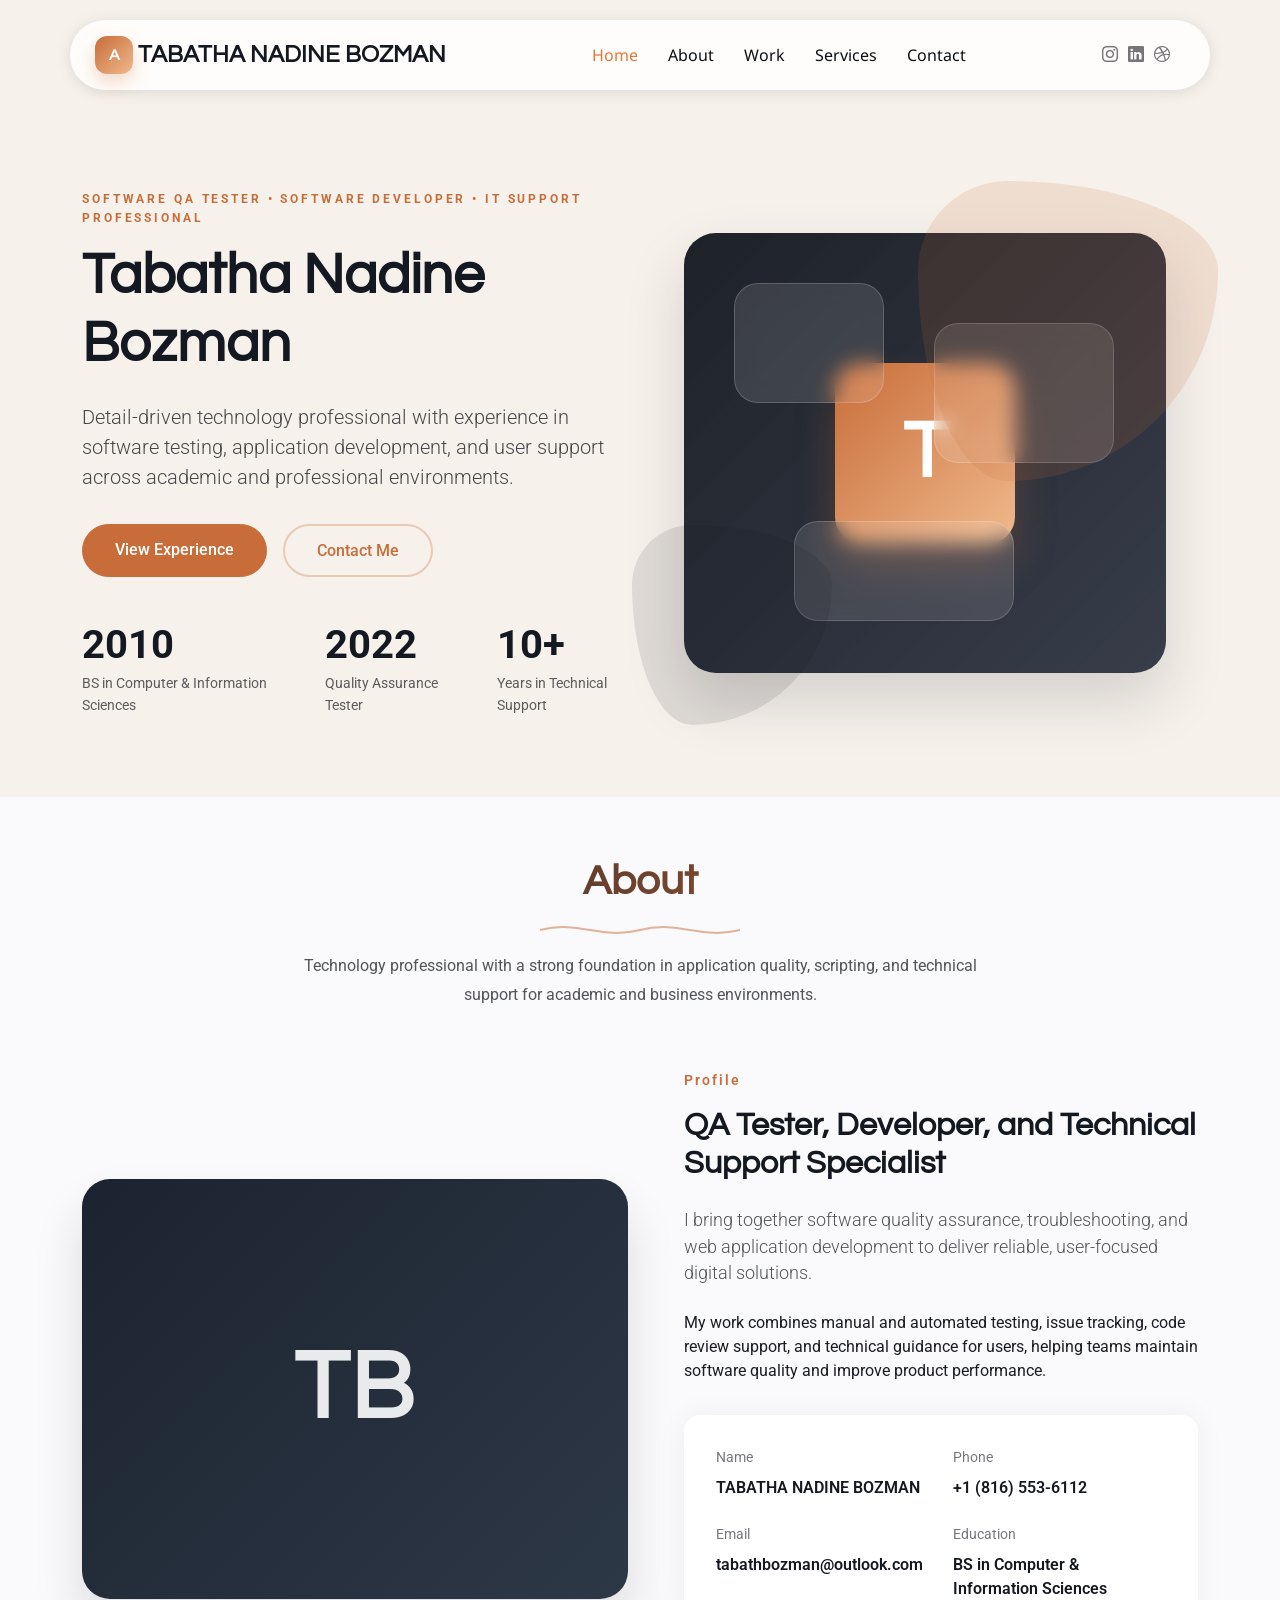
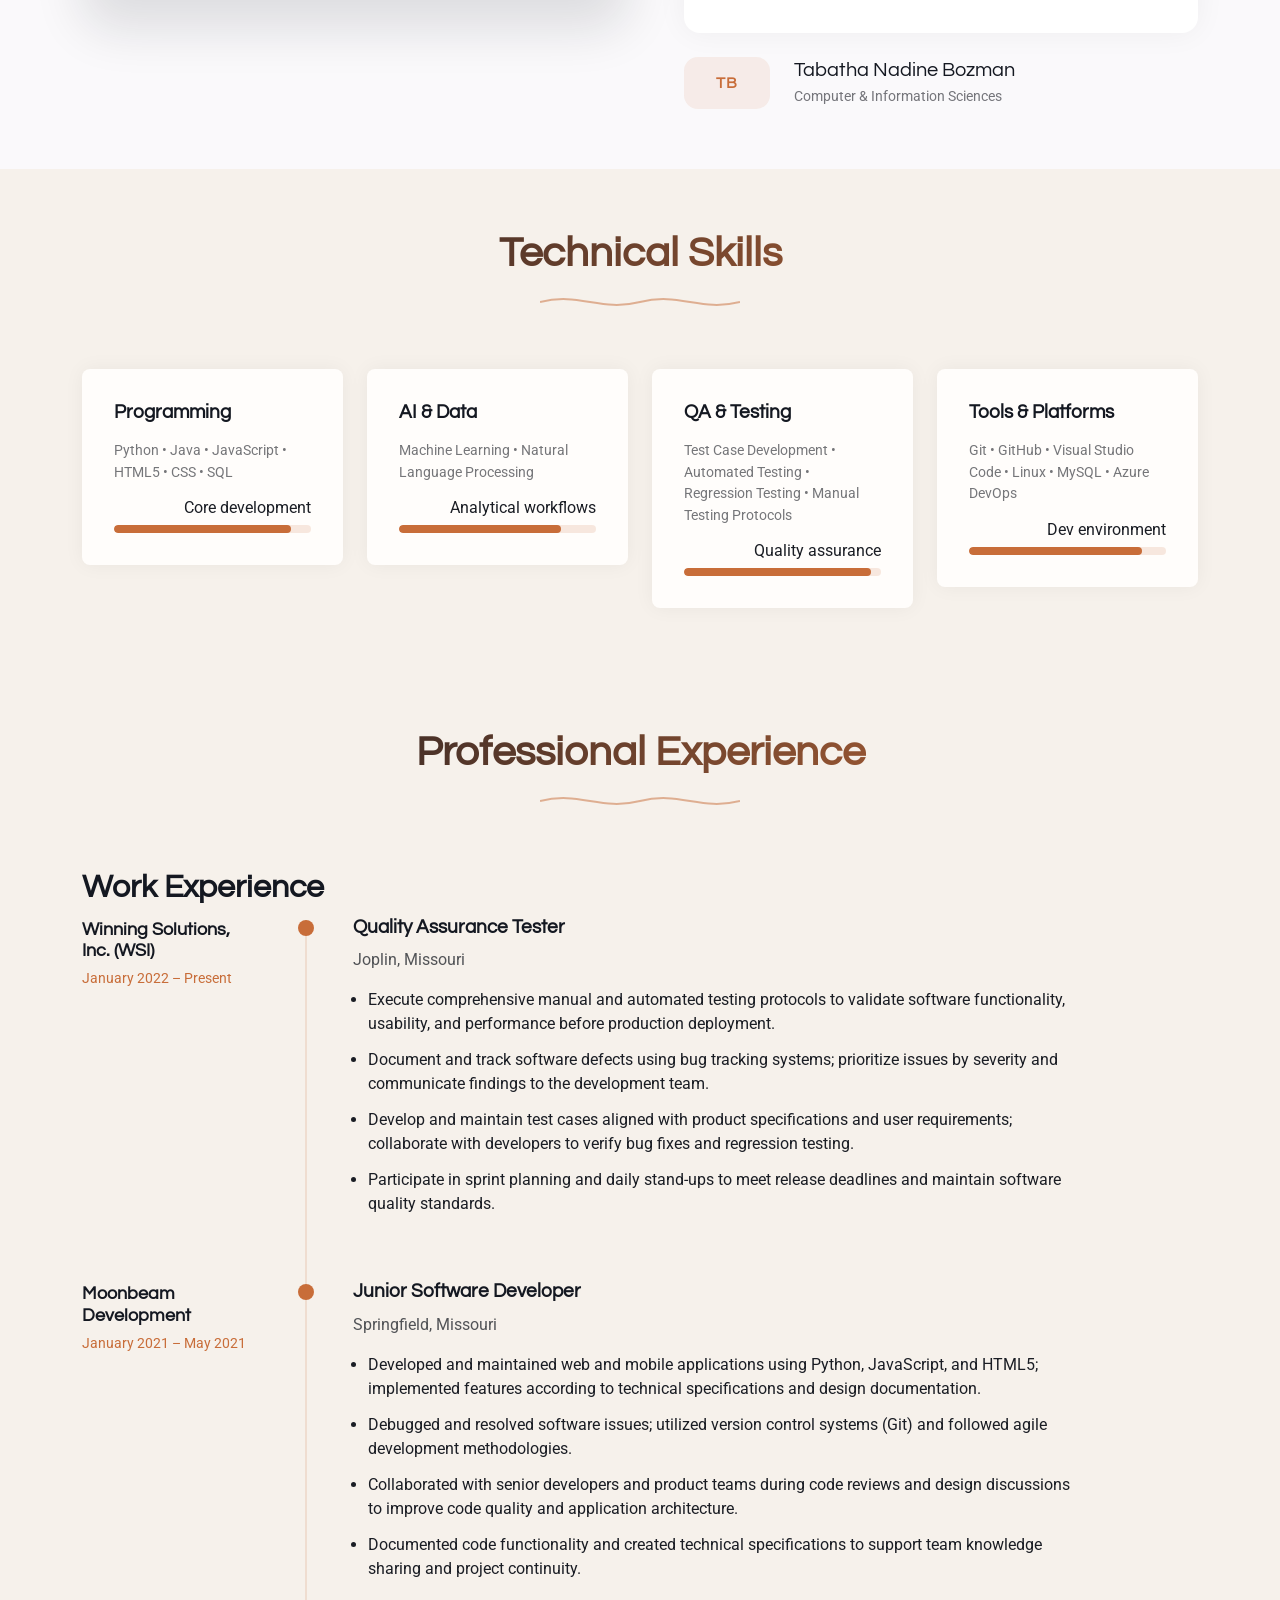
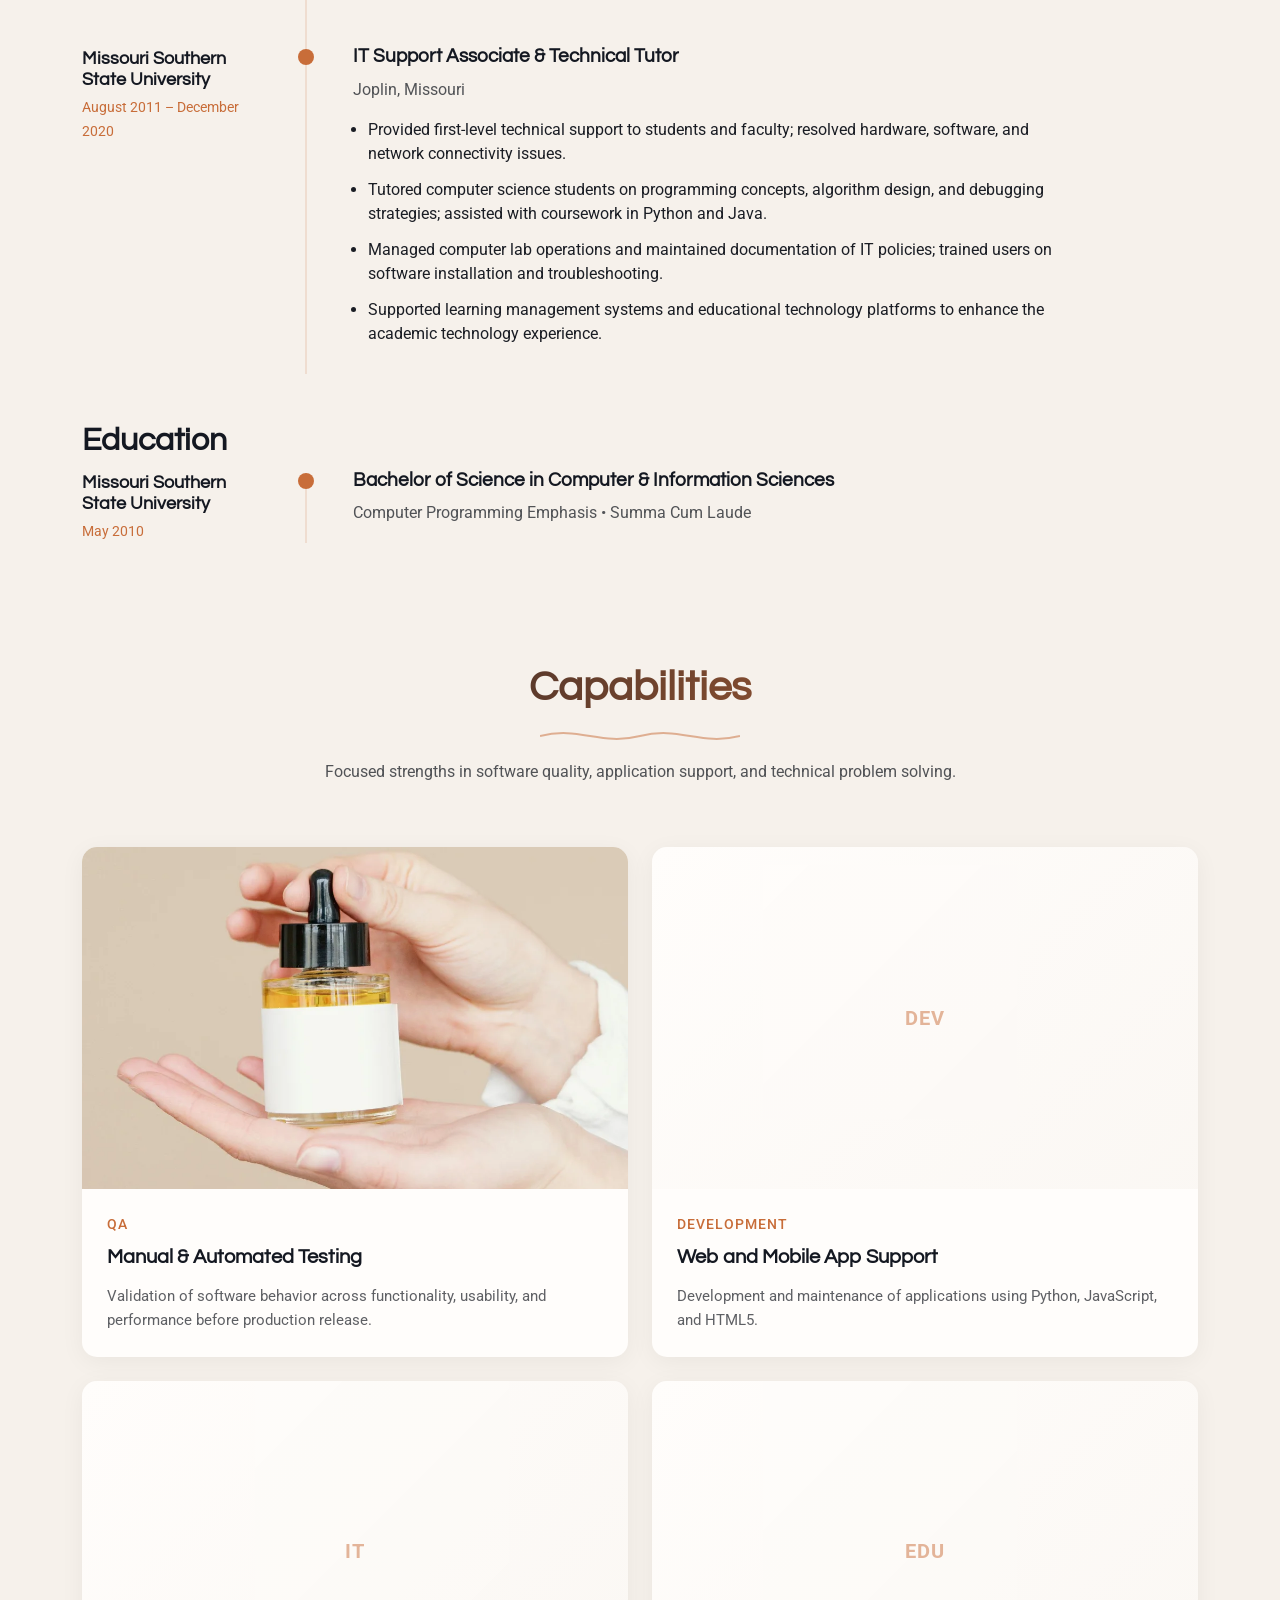
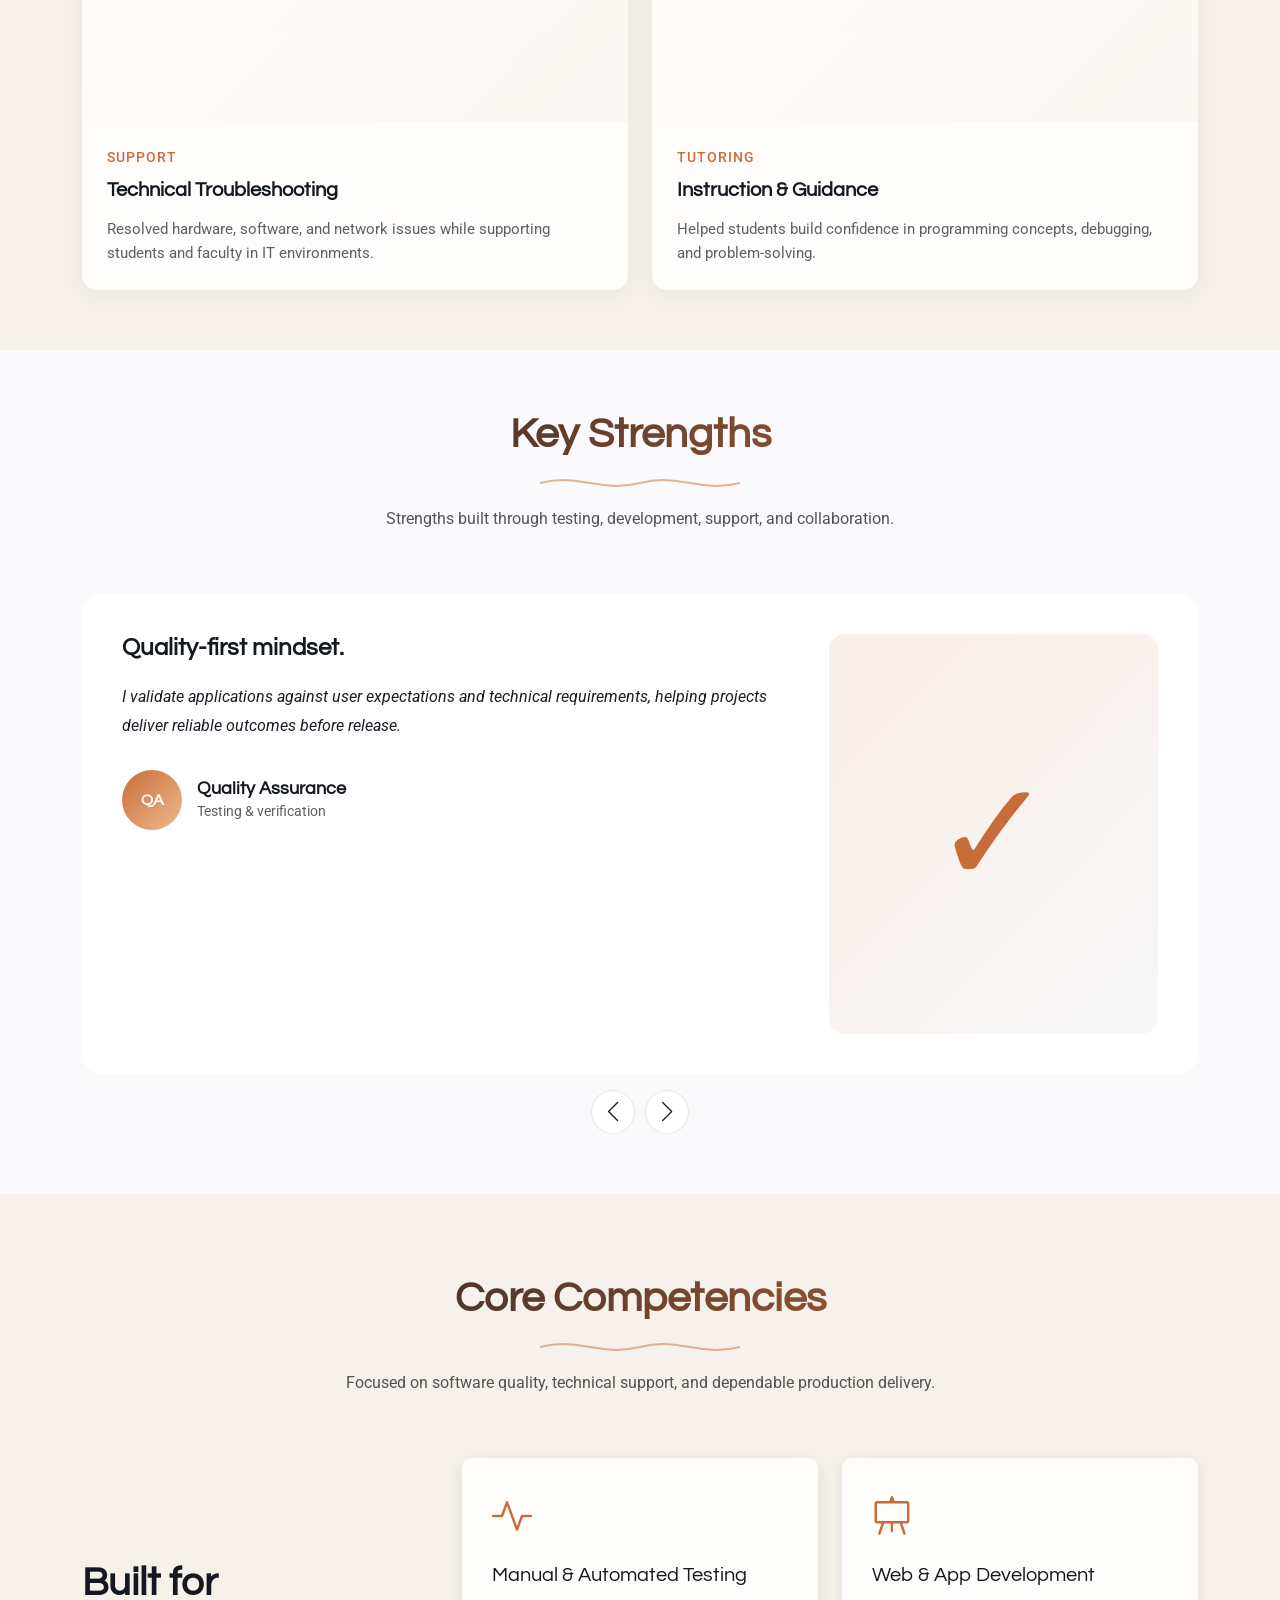
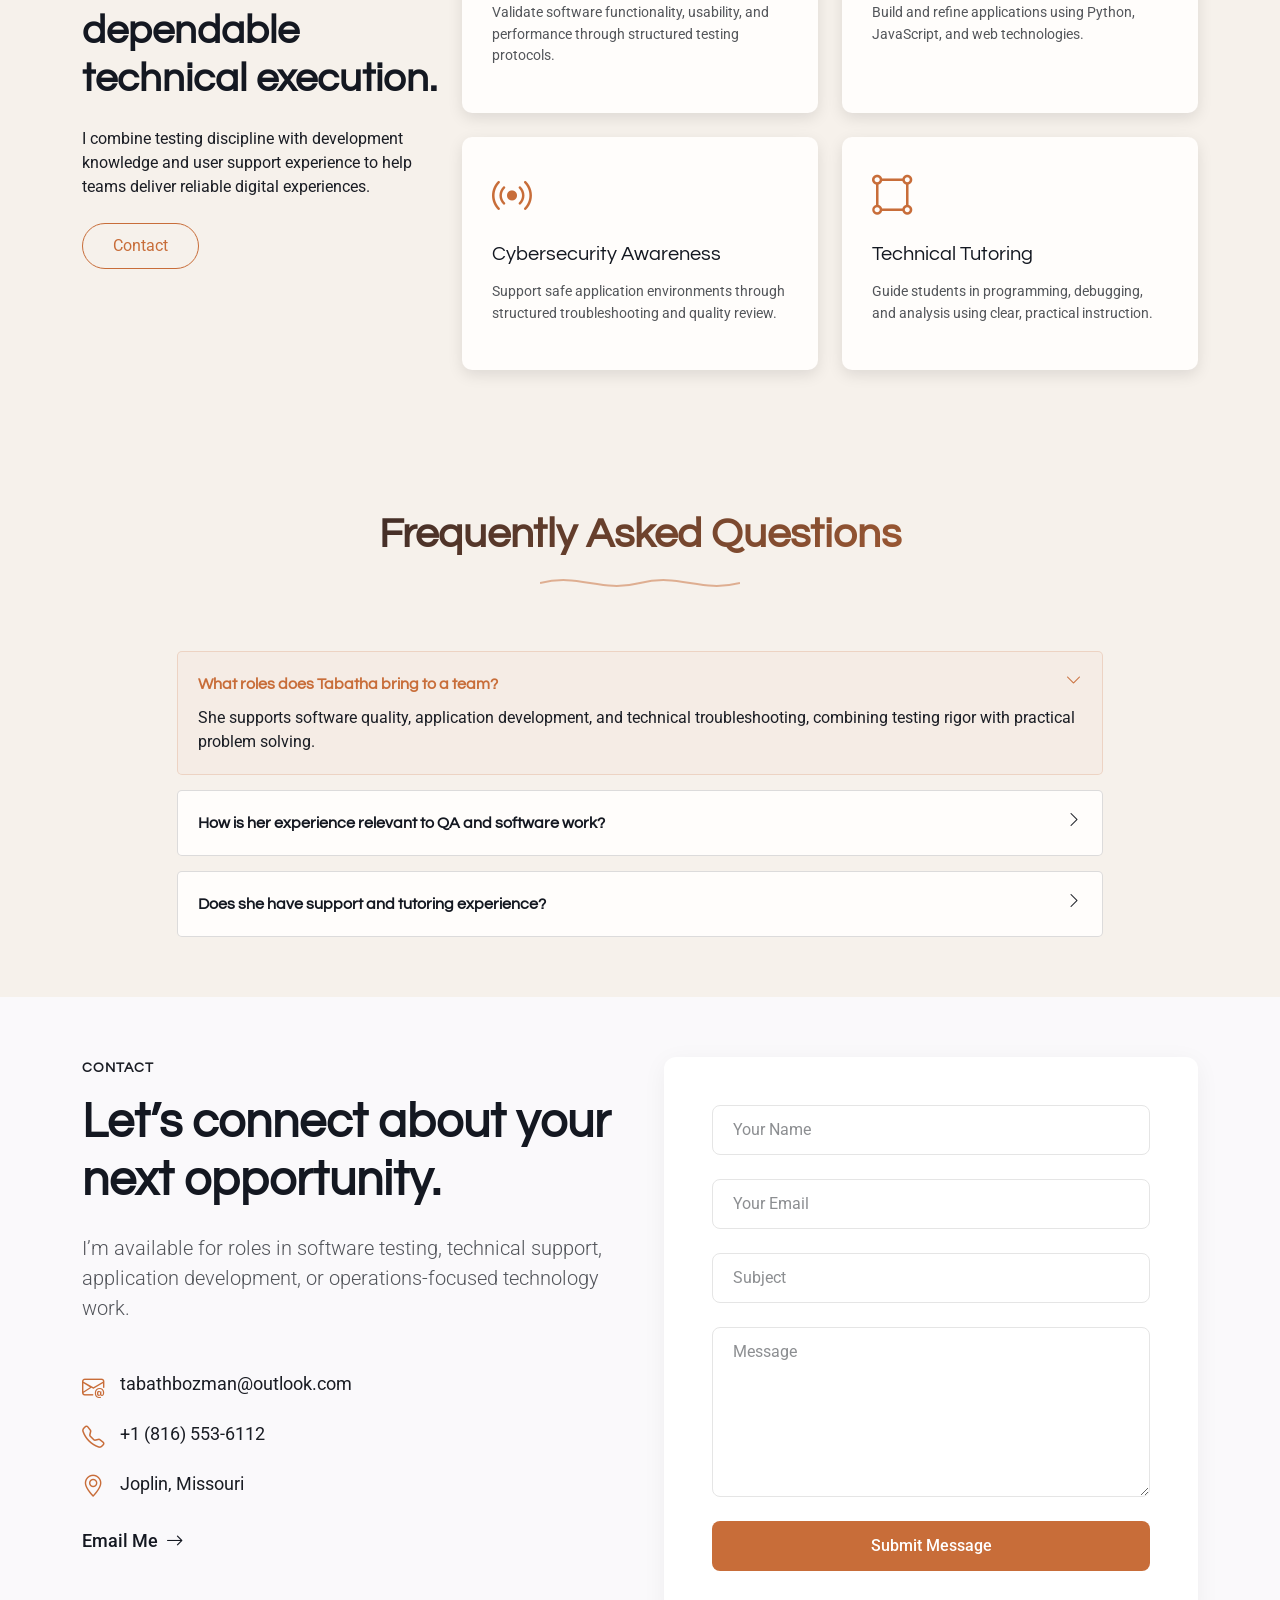
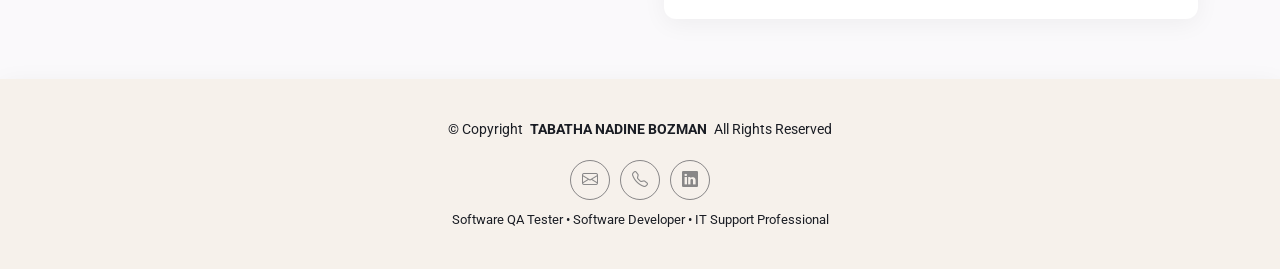
==== commit 00668df6: "Use bio image for header and portfolio card (falls back if missing)" ====
--- a/index.html
+++ b/index.html
@@ -38,6 +38,7 @@
     <div class="header-container container-fluid container-xl position-relative d-flex align-items-center justify-content-between">
 
       <a href="index.html" class="logo d-flex align-items-center me-auto me-xl-0">
+        <img src="assets/img/profile/bio.webp" alt="Tabatha" class="logo-img me-2" onerror="this.style.display='none'">
         <div class="brand-mark">A</div>
         <h1 class="sitename">TABATHA NADINE BOZMAN</h1>
       </a>
@@ -379,8 +380,8 @@
 
           <div class="col-lg-6 col-md-6 portfolio-item">
             <div class="portfolio-card">
-              <div class="portfolio-image placeholder">
-                <div class="placeholder-icon d-flex align-items-center justify-content-center">QA</div>
+              <div class="portfolio-image">
+                <img src="assets/img/profile/bio.webp" class="img-fluid" alt="Tabatha bio" loading="lazy" onerror="this.src='assets/img/portfolio/portfolio-1.webp'">
               </div>
               <div class="portfolio-content">
                 <span class="category">QA</span>
--- a/assets/css/main.css
+++ b/assets/css/main.css
@@ -159,6 +159,14 @@
 .header .logo img {
   max-height: 36px;
   margin-right: 8px;
+}
+
+.header .logo .logo-img {
+  width: 46px;
+  height: 46px;
+  object-fit: cover;
+  border-radius: 8px;
+  border: 2px solid rgba(0,0,0,0.04);
 }
 
 .header .logo h1 {
@@ -1408,6 +1416,53 @@
   }
 }
 
+/* Placeholder tiles for removed images */
+.portfolio .portfolio-card .portfolio-image.placeholder {
+  display: flex;
+  align-items: center;
+  justify-content: center;
+  background: linear-gradient(135deg, color-mix(in srgb, var(--surface-color), transparent 10%), color-mix(in srgb, var(--background-color), transparent 6%));
+  color: color-mix(in srgb, var(--default-color), transparent 20%);
+  aspect-ratio: 16/10;
+  min-height: 140px;
+}
+
+.portfolio .portfolio-card .portfolio-image.placeholder .placeholder-icon {
+  font-size: 1.25rem;
+  font-weight: 700;
+  color: var(--accent-color);
+  letter-spacing: 0.06rem;
+}
+
+/* Make hero visual more compact on small devices */
+@media (max-width: 576px) {
+  .hero .hero-visual {
+    min-height: 220px;
+    border-radius: 18px;
+    padding: 1rem;
+  }
+
+  .hero .brand-mark-large {
+    width: 110px;
+    height: 110px;
+    font-size: 2.5rem;
+  }
+
+  .hero .visual-card.card-one,
+  .hero .visual-card.card-two,
+  .hero .visual-card.card-three {
+    display: none;
+  }
+}
+
+/* Improve readability and spacing on very small screens */
+@media (max-width: 400px) {
+  .header .logo h1 { font-size: 18px; }
+  .hero .content h2 { font-size: 1.6rem; }
+  .hero .content .lead { font-size: 1rem; }
+  .resume .resume-wrapper .timeline::before { left: 0.6rem; }
+}
+
 /*--------------------------------------------------------------
 # Testimonials Section
 --------------------------------------------------------------*/
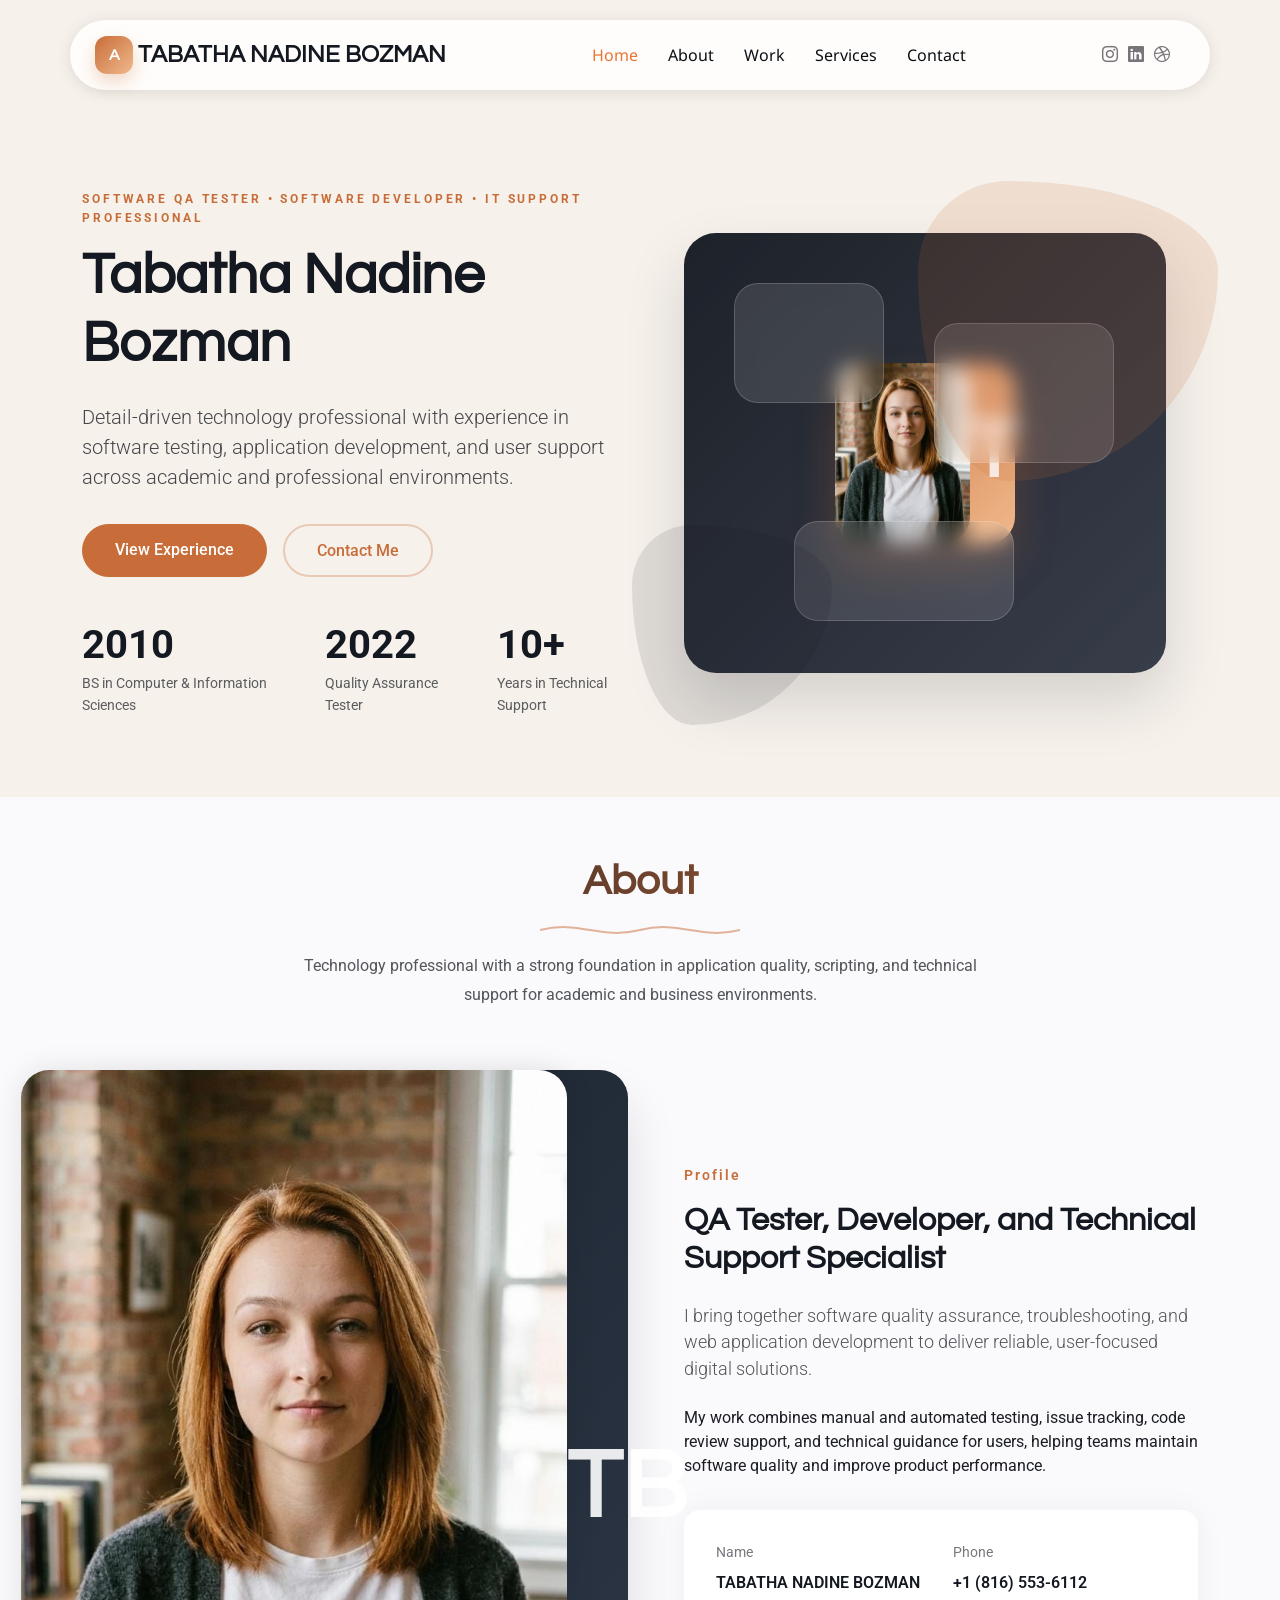
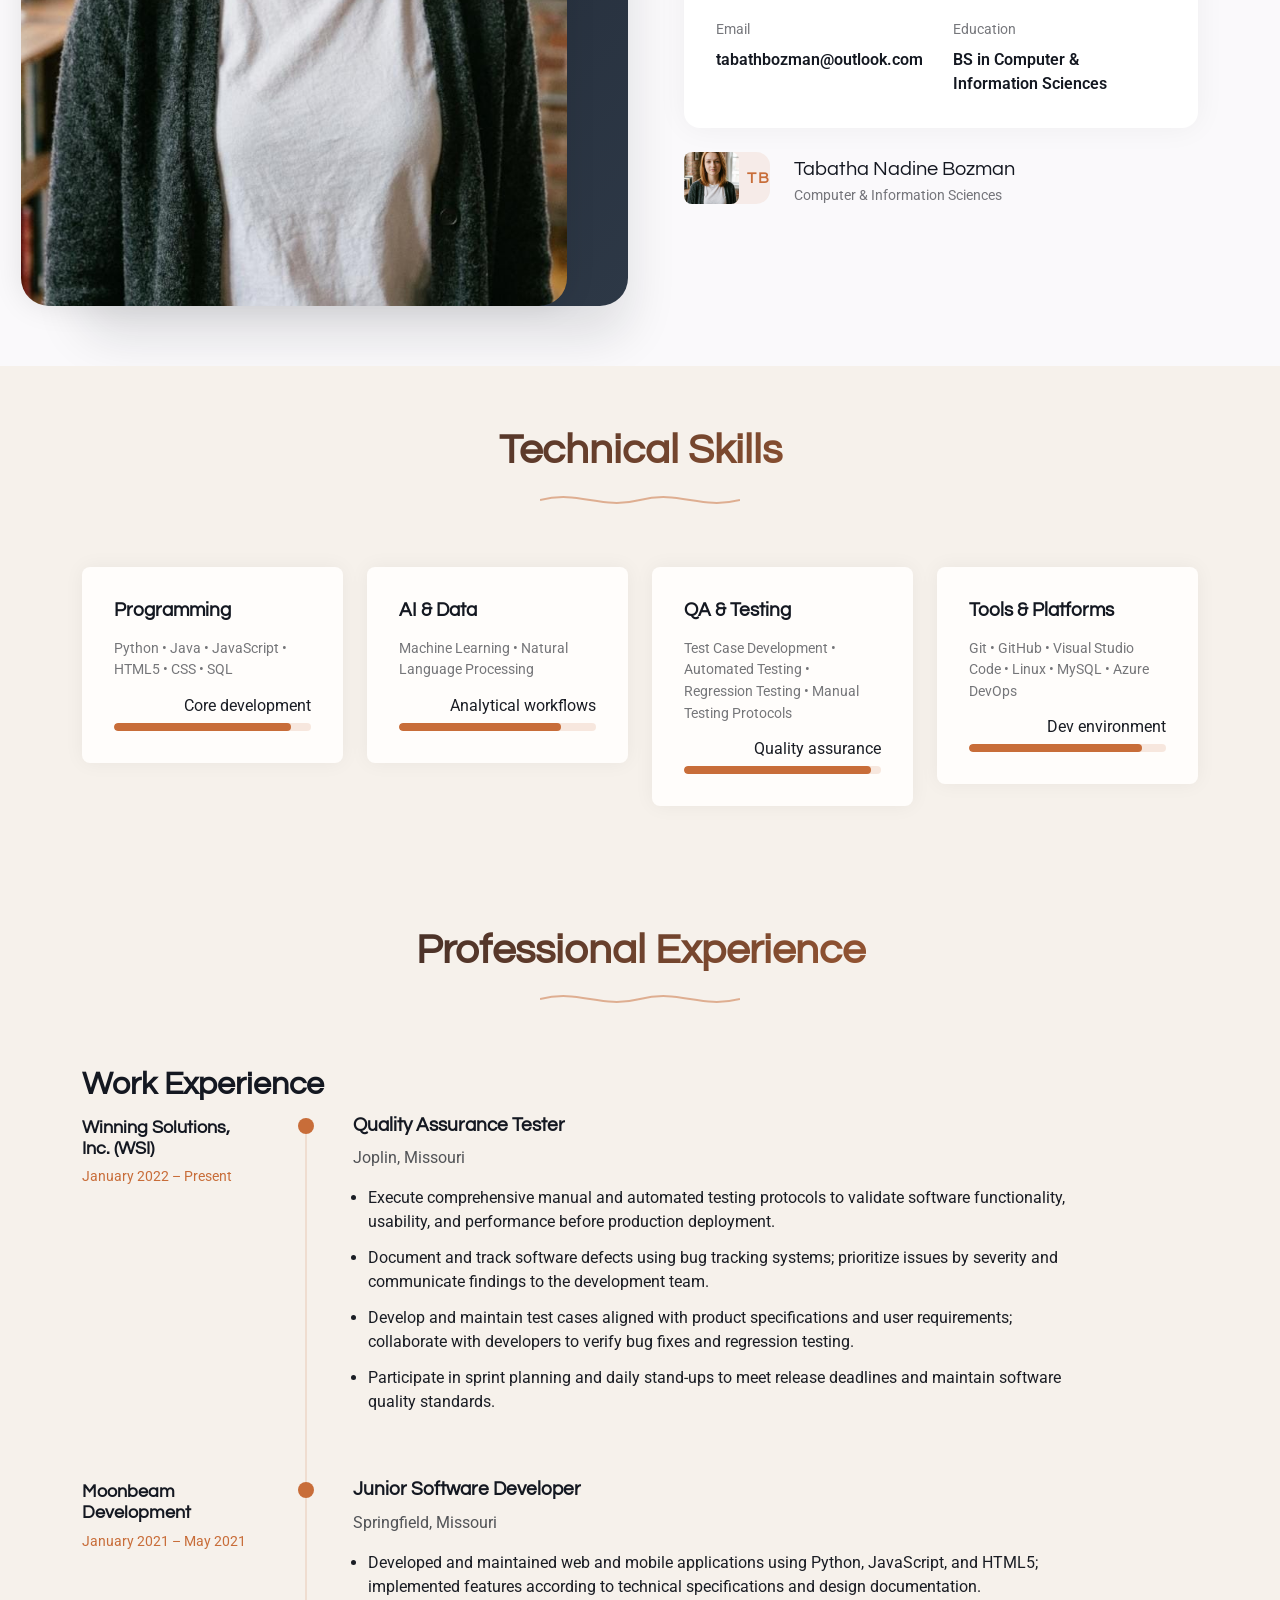
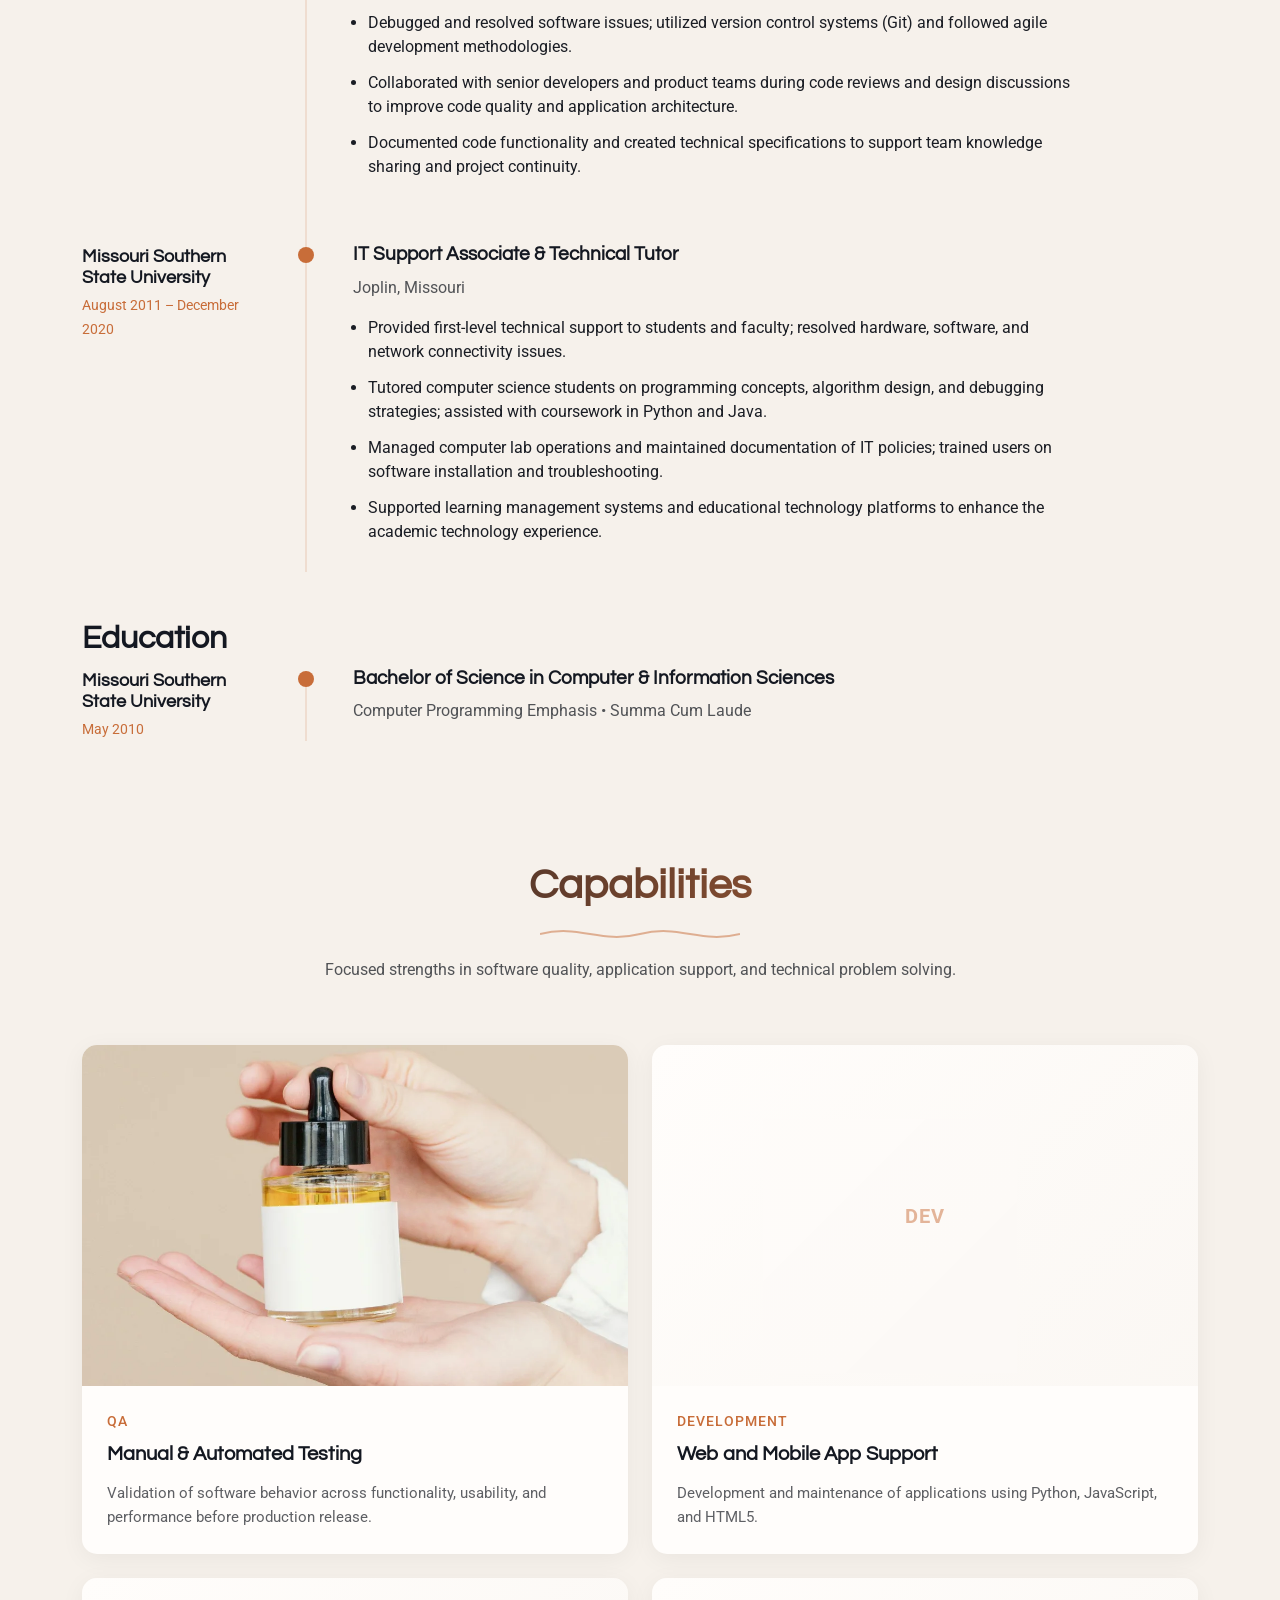
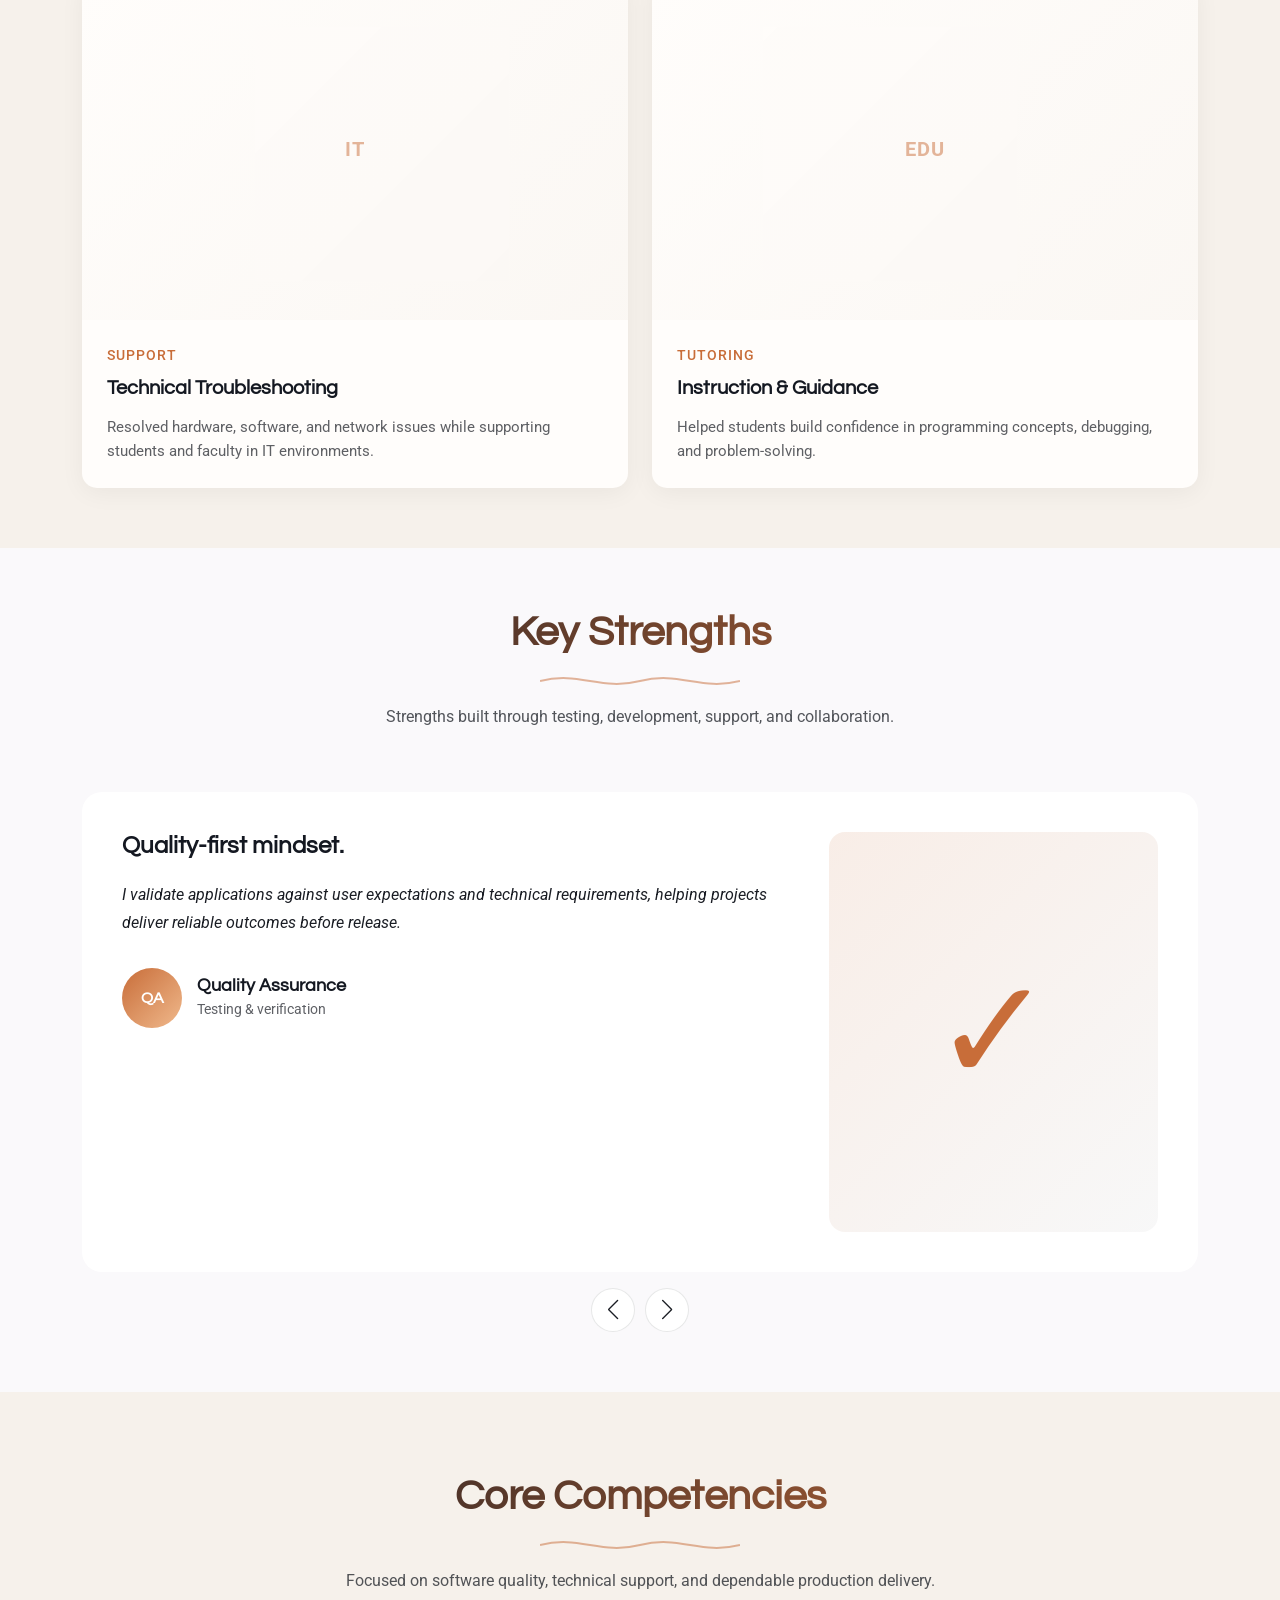
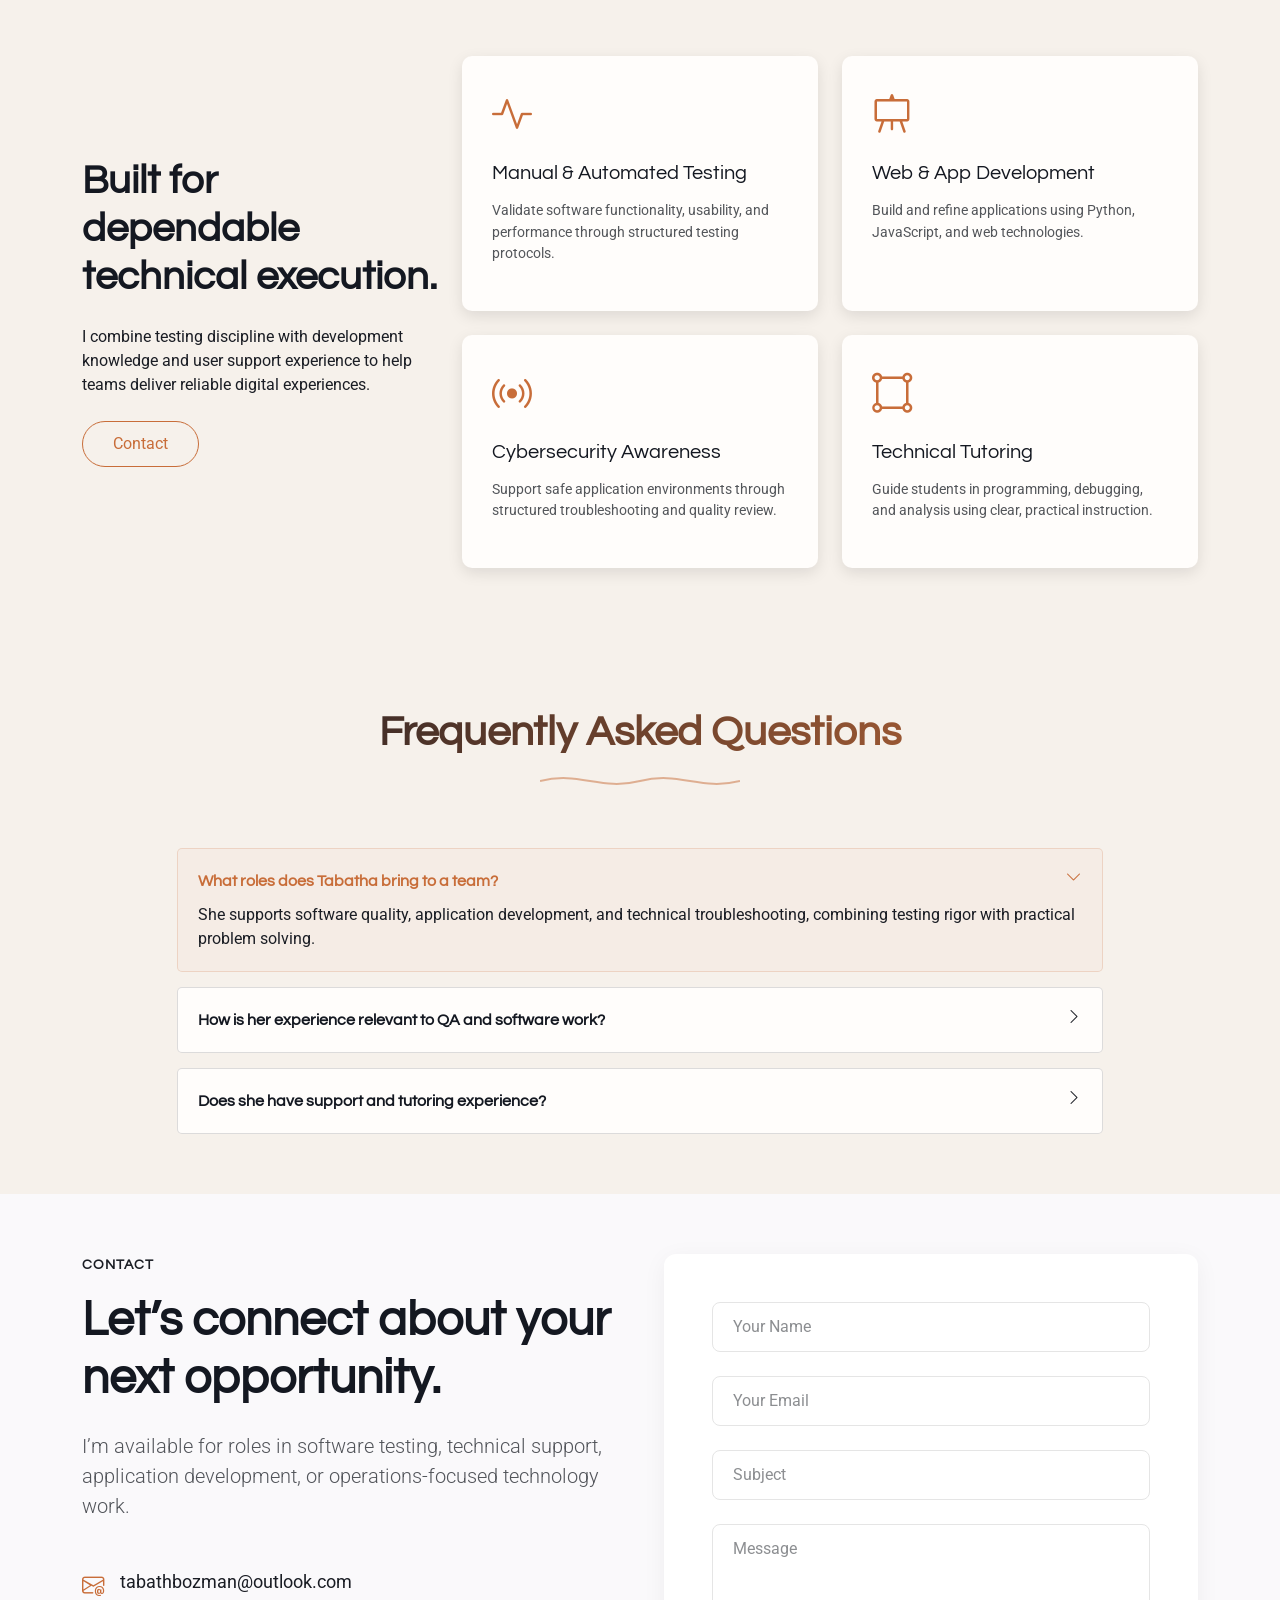
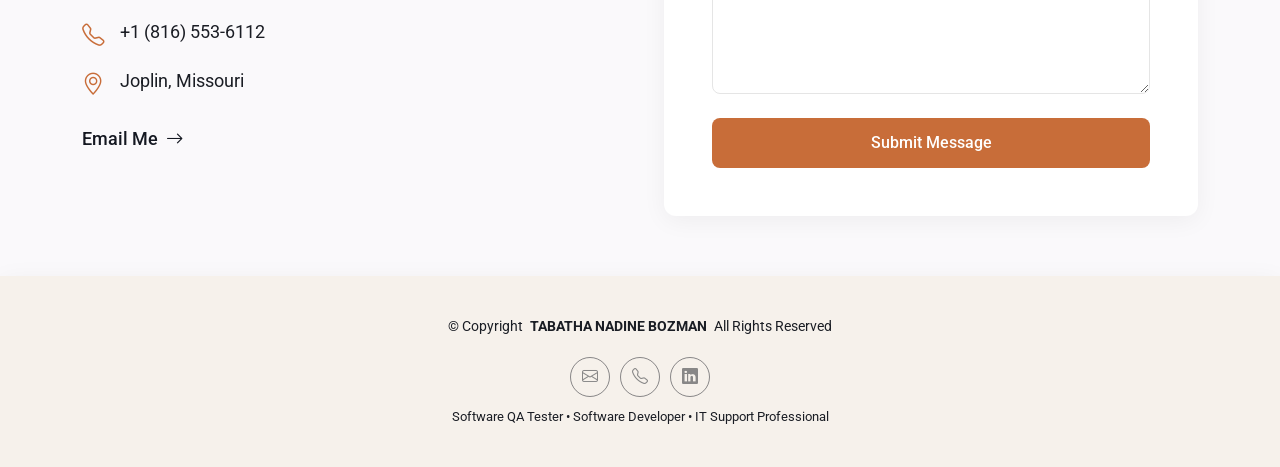
==== commit ea05c8f2: "Show bio image in hero, about, and signature (with initials fallback)" ====
--- a/index.html
+++ b/index.html
@@ -97,7 +97,10 @@
           <div class="col-lg-6">
             <div class="hero-image" data-aos="zoom-out" data-aos-delay="300">
               <div class="hero-visual">
-                <div class="brand-mark-large">T</div>
+                <div class="brand-mark-large">
+                  <img src="bio.jpeg" alt="Tabatha" class="brand-bio-img" loading="lazy" onerror="this.remove()">
+                  <span class="brand-initial">T</span>
+                </div>
                 <div class="visual-card card-one"></div>
                 <div class="visual-card card-two"></div>
                 <div class="visual-card card-three"></div>
@@ -131,8 +134,9 @@
           <div class="col-lg-6 position-relative" data-aos="fade-right" data-aos-delay="200">
             <div class="about-image">
               <div class="about-visual">
-                <span>TB</span>
-              </div>
+                  <img src="bio.jpeg" alt="Tabatha" class="about-bio-img" loading="lazy" onerror="this.remove()">
+                  <span>TB</span>
+                </div>
             </div>
           </div>
 
@@ -180,7 +184,10 @@
 
               <div class="signature mt-4">
                 <div class="signature-image">
-                  <span class="signature-mark">TB</span>
+                  <span class="signature-mark">
+                    <img src="bio.jpeg" alt="Tabatha" class="signature-bio-img" loading="lazy" onerror="this.remove()">
+                    TB
+                  </span>
                 </div>
                 <div class="signature-info">
                   <h4>Tabatha Nadine Bozman</h4>
--- a/assets/css/main.css
+++ b/assets/css/main.css
@@ -856,6 +856,31 @@
   box-shadow: 0 24px 40px rgba(200, 109, 57, 0.25);
 }
 
+.hero .brand-mark-large img.brand-bio-img {
+  width: 100%;
+  height: 100%;
+  object-fit: cover;
+  border-radius: 26px;
+  display: block;
+}
+
+.about .about-visual img.about-bio-img {
+  width: 100%;
+  height: 100%;
+  object-fit: cover;
+  border-radius: 28px;
+  display: block;
+}
+
+.signature .signature-mark img.signature-bio-img {
+  width: 86px;
+  height: 52px;
+  object-fit: cover;
+  border-radius: 8px;
+  display: inline-block;
+  margin-right: 8px;
+}
+
 .hero .visual-card {
   position: absolute;
   border-radius: 24px;
